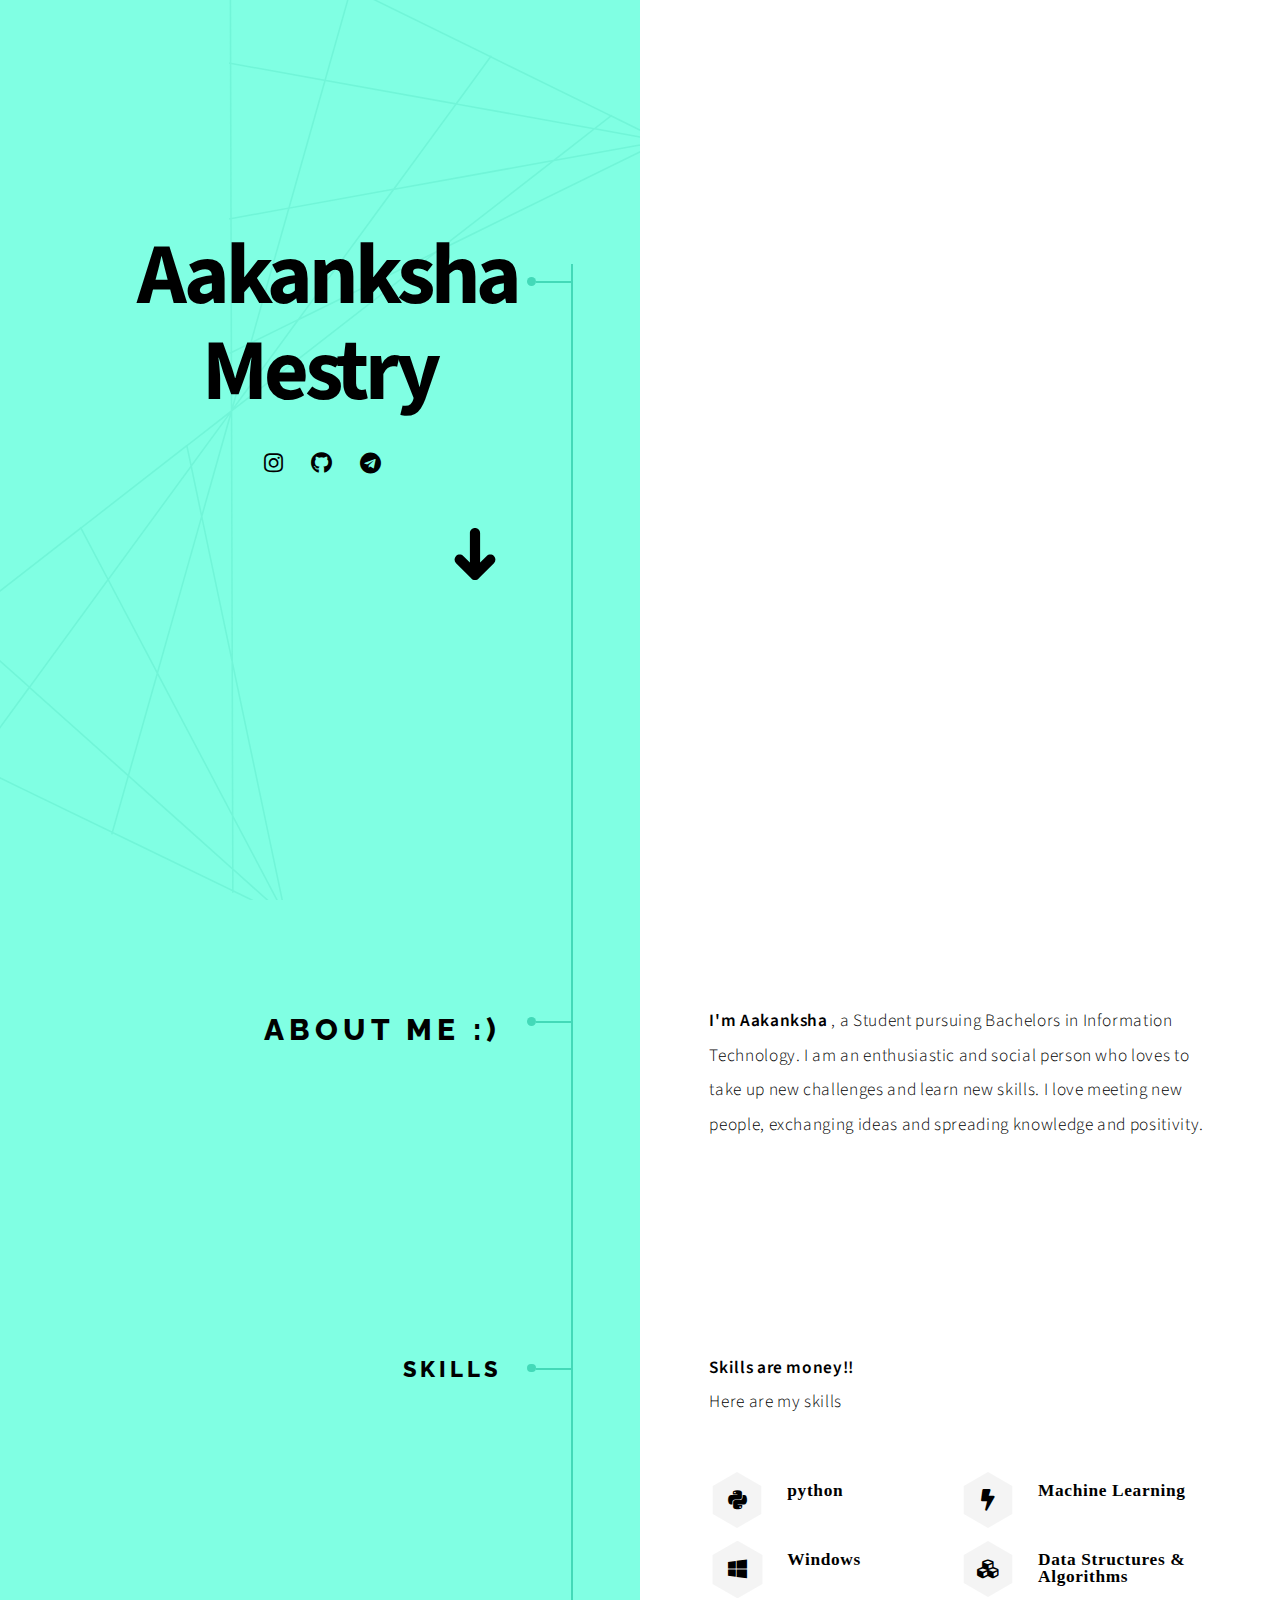
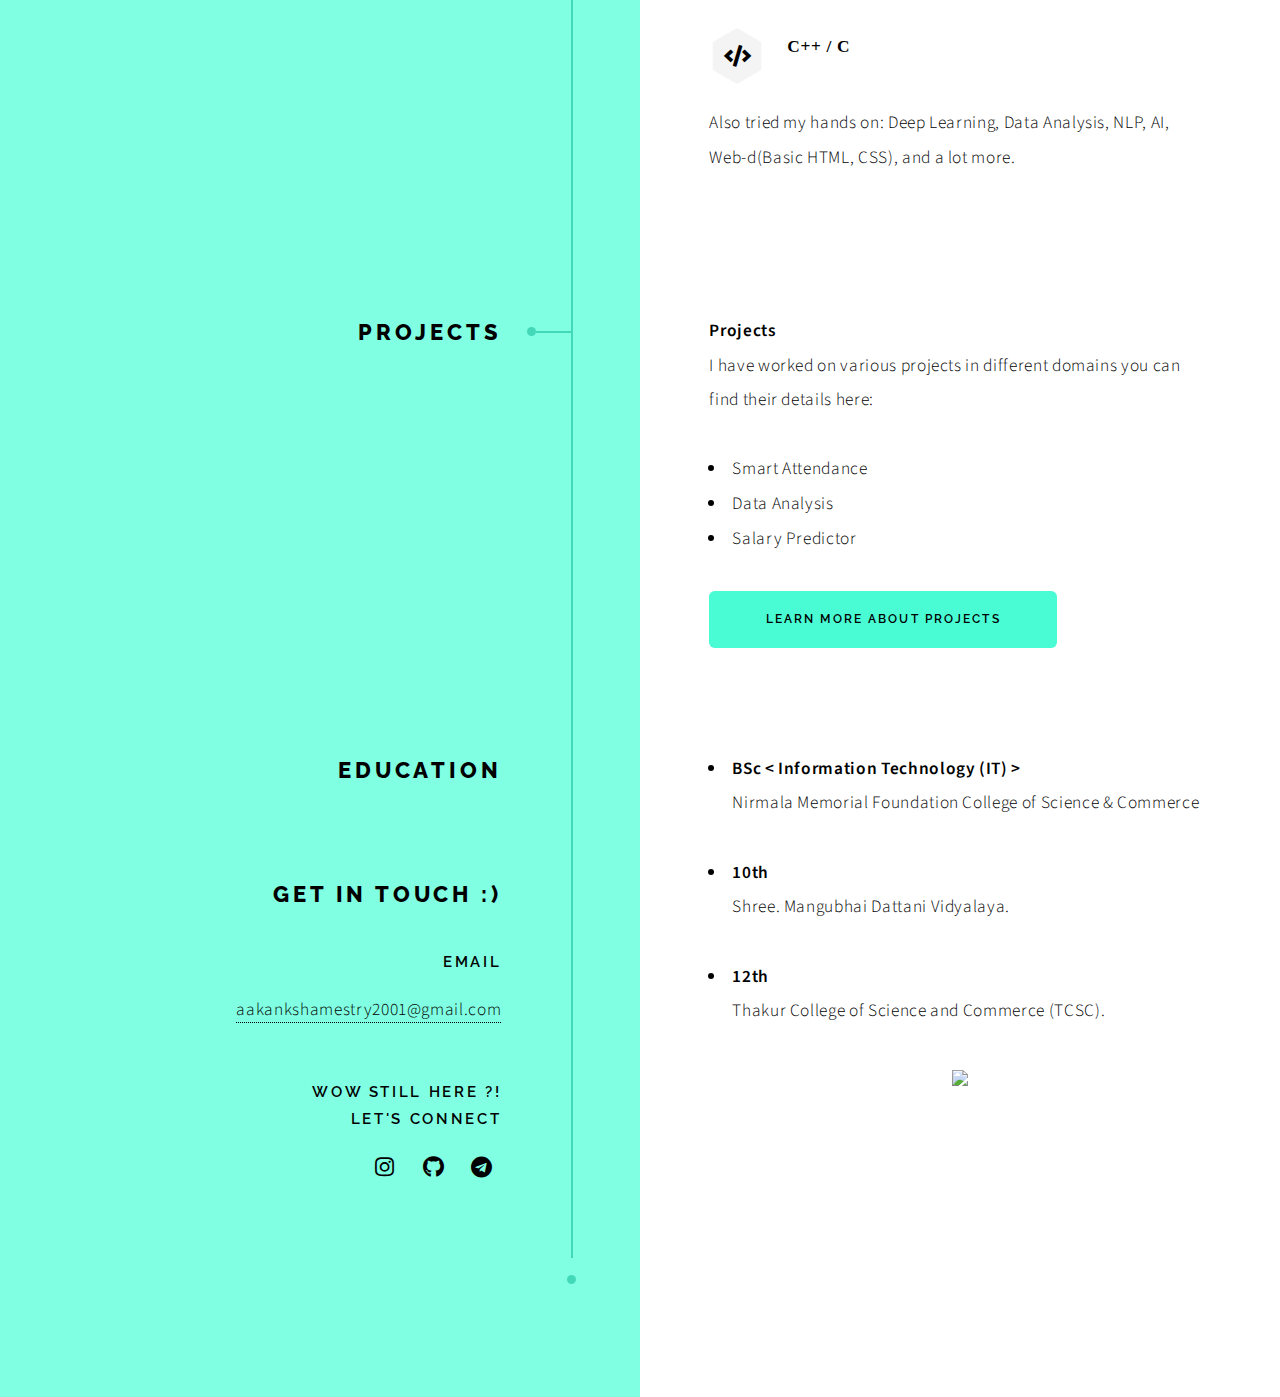
==== index.html @ af0b7bf1 "Add files via upload" ====
<!DOCTYPE HTML>

<html>
	<head>
		<title>Aakanksha Mestry's Portfolio</title>
		<meta charset="utf-8" />
		<meta name="viewport" content="width=device-width, initial-scale=1, user-scalable=no" />
		<meta name="description" content="" />
		<meta name="keywords" content="" />
		<link rel="stylesheet" href="assets/css/main.css" />
		<link rel="stylesheet" href="https://cdn.jsdelivr.net/gh/devicons/devicon@master/devicon.min.css">

	</head>
	<body class="is-preload">

		<!-- Wrapper -->
			<div id="wrapper">

				<!-- Intro -->
					<section class="intro">
						<header>
							<!-- <center> -->
							<h1 align="center">Aakanksha Mestry</h1>
							<div class="aayushi">
							
							</div>
							
							<!-- </center> -->
							<center>
							<ul class="icons">
								
									<li><a href="https://www.instagram.com/aakankshamestry_/" target="_blank" class="icon brands fa-instagram"><span class="label">Instagram</span></a></li>
									<li><a href="https://github.com/iaakanksha" target="_blank" class="icon brands fa-github"><span class="label">GitHub</span></a></li>
									<li><a href="http://t.me/iaakanksha" target="_blank" class="icon brands fa-telegram"><span class="label">Telegram</span></a></li>
								</ul>
							</center>
							
							<ul class="actions">
								<li><a href="#first" class="arrow scrolly"><span class="label">Next</span></a></li>
							</ul>
						</header>
						<div class="content">
							<img class="image fill" data-position="center" src="#" alt="" />
							<!-- <img style="position:absolute; bottom:0" src="https://media.tenor.com/images/fa2a38af8337d1332c962257dd8c6bdf/tenor.gif"> -->
							<!-- <img src="images/pic011.jpg" style="height:auto; max-width:100%; border:none; display:block;" alt="" /> -->
							<!-- <span class="image main"><img src="images/pic011.jpg" alt="" /></span> -->
						</div>
					</section>

				<!-- Section -->
					<section id="first">
						<header>
							<h2 style="font-size: 30px"> About me :) </h2>
							<p>  </p>
						
						</header>
						<div class="content">
							<p><strong>I'm Aakanksha</strong> , a Student pursuing Bachelors in Information Technology. I am an enthusiastic and social person who loves to take up new challenges and learn new skills. I love meeting new people, exchanging ideas and spreading knowledge and positivity.
								
							<span class="image main"><img src="#" alt="" /></span>
						</div>
					</section>

				<!-- Section -->
					<section>
						<header>
							<h2>Skills <br> </h2>
						</header>
						<div class="content">
							<p><strong>Skills are money!!</strong><br> Here are my skills </p>
							<ul class="feature-icons">
								<li class="fab fa-python" ><b>python</b></li>
								<li class="fas fa-bolt">Machine Learning</li>
								
								<li class="fab fa-windows"><b>Windows</b></li>
								<li class="fas fa-cubes">Data Structures & Algorithms</li>
								<li class="fas fa-code">C++ / C</li>
							</ul>
							<p>Also tried my hands on:  Deep Learning, Data Analysis, NLP,  AI,  Web-d(Basic  HTML, CSS), and a lot more.</p>
						</div>
					</section>

				<!-- Section -->
					<section>
						<header>
							<h2>Projects  </h2>
						</header>
						<div class="content">
							<p><strong>Projects</strong><br> I have worked on various projects in different domains you can find their details here:
							<ul>
								<li> Smart Attendance </li>
								<li> Data Analysis</li>
								
								
								<li> Salary Predictor</li>
							</ul>
							
							<a href="projects.html" target="_blank" class="button primary large">Learn more about projects</a>
						</p>


					<!-- Section -->
					<section>
						<header>
							<h2>Education</h2>
						</header>
						<div class="content">
							<ul>
							<li><p><strong>BSc &lt Information Technology (IT) &gt</Computer></strong> <br>
							Nirmala Memorial Foundation College of Science & Commerce </p></li>
						
							<li><p><strong>10th</Computer></strong> <br>
								Shree. Mangubhai Dattani Vidyalaya. </p></li>

							<li><p><strong>12th</Computer></strong> <br>
								Thakur College of Science and Commerce (TCSC). </p></li>
							</ul>
							<center>
							<!-- <img src="https://i.giphy.com/media/IdO3mxjROJv6sKE6r0/giphy.webp"> -->
							
							<!-- <img src="https://media.tenor.com/images/fa2a38af8337d1332c962257dd8c6bdf/tenor.gif"> -->
							<img src="https://i.gifer.com/Lvoe.gif">
						</center>
						</div>
						<footer>
							<ul class="items">
								<h2>Get in touch :)</h2>
								<li>
									<h3>Email</h3>
									<a href="mailto:aakankshamestry2001@gmail.com ">aakankshamestry2001@gmail.com</a>
								</li>
								
								<li>
									<h3>WOW Still here ?!<br> Let's Connect</h3>
									<ul class="icons">
										
										<li><a href="https://www.instagram.com/aakankshamestry_/" target="_blank" class="icon brands fa-instagram"><span class="label">Instagram</span></a></li>
										
										<li><a href="https://github.com/iaakanksha" target="_blank" class="icon brands fa-github"><span class="label">GitHub</span></a></li>
										<li><a href="http://t.me/iaakanksha" target="_blank" class="icon brands fa-telegram"><span class="label">Telegram</span></a></li>
									</ul>
								</li>
							</ul>
						</footer>
					</section>

				<!-- Copyright -->
				<div class="copyright">&copy; Designed with ❤ by <a href="https://github.com/iaakanksha" target="_blank">Aakanksha Mestry</a>.</div>

			</div>

		<!-- Scripts -->
			<script src="assets/js/jquery.min.js"></script>
			<script src="assets/js/jquery.scrolly.min.js"></script>
			<script src="assets/js/browser.min.js"></script>
			<script src="assets/js/breakpoints.min.js"></script>
			<script src="assets/js/util.js"></script>
			<script src="assets/js/main.js"></script>

	</body>
</html>
---- assets/css/main.css ----
@import url(fontawesome-all.min.css);
@import url("https://fonts.googleapis.com/css?family=Source+Sans+Pro:300,600,700,300i,600i,700i|Raleway:600,800");

.iframe-container{
	position: relative;
	width: 100%;
	padding-bottom: 56.25%; 
	height: 0;
  }
  .iframe-container iframe{
	position: absolute;
	top:0;
	left: 0;
	width: 100%;
	height: 100%;.iframe-container{
		position: relative;
		width: 100%;
		padding-bottom: 56.25%; 
		height: 0;
	  }
	  .iframe-container iframe{
		position: absolute;
		top:0;
		left: 0;
		width: 100%;
		height: 100%;
	  }
  }

  /* first image responsive class */
  .newresponsive {
	width: 100%;
	height: auto;
  }
  /*
  	Typing effect
  */
  .aayushi {
	/* height: 100vh; */
	display: flex;
	justify-content: center;
	align-items: center;
  }
   
  .aayushi p {
	font-size: 1.5rem;
	/* padding: 0.5rem; */
	font-weight: bold;
	letter-spacing: 0.1rem;
	text-align: center;
	overflow: hidden;
  }
  .aayushi p span.typed-text {
	font-weight: bold;
	color: #dd7732;
  }
  .aayushi p span.cursor {
	display: inline-block;
	background-color: rgba(0, 0, 0, 0.514);
	/* margin-left: 0.1rem; */
	width: 3px;
	animation: blink 1s infinite;
  }
  .aayushi p span.cursor.typing {
	animation: none;
  }
  @keyframes blink {
	0%  { background-color: rgba(3, 3, 3, 0.486); }
	49% { background-color: rgba(3, 3, 3, 0.486); }
	50% { background-color: transparent; }
	99% { background-color: transparent; }
	100%  { background-color: rgba(3, 3, 3, 0.486); }
  }

html, body, div, span, applet, object,
iframe, h1, h2, h3, h4, h5, h6, p, blockquote,
pre, a, abbr, acronym, address, big, cite,
code, del, dfn, em, img, ins, kbd, q, s, samp,
small, strike, strong, sub, sup, tt, var, b,
u, i, center, dl, dt, dd, ol, ul, li, fieldset,
form, label, legend, table, caption, tbody,
tfoot, thead, tr, th, td, article, aside,
canvas, details, embed, figure, figcaption,
footer, header, hgroup, menu, nav, output, ruby,
section, summary, time, mark, audio, video {
	margin: 0;
	padding: 0;
	border: 0;
	font-size: 100%;
	font: inherit;
	vertical-align: baseline;}

article, aside, details, figcaption, figure,
footer, header, hgroup, menu, nav, section {
	display: block;}

body {
	line-height: 1;
}

ol, ul {
	list-style: none;
}

blockquote, q {
	quotes: none;
}

	blockquote:before, blockquote:after, q:before, q:after {
		content: '';
		content: none;
	}

table {
	border-collapse: collapse;
	border-spacing: 0;
}

body {
	-webkit-text-size-adjust: none;
}

mark {
	background-color: transparent;
	color: inherit;
}

input::-moz-focus-inner {
	border: 0;
	padding: 0;
}

input, select, textarea {
	-moz-appearance: none;
	-webkit-appearance: none;
	-ms-appearance: none;
	appearance: none;
}

/* Basic */

	@-ms-viewport {
		width: device-width;
	}

	body {
		-ms-overflow-style: scrollbar;
	}

	@media screen and (max-width: 480px) {

		html, body {
			min-width: 320px;
		}

	}

	html {
		box-sizing: border-box;
	}

	*, *:before, *:after {
		box-sizing: inherit;
	}

	html {
		overflow-x: hidden;
	}

	body {
		background: #ffffff;
		overflow-x: hidden;
	}

		body.is-preload *, body.is-preload *:before, body.is-preload *:after {
			-moz-animation: none !important;
			-webkit-animation: none !important;
			-ms-animation: none !important;
			animation: none !important;
			-moz-transition: none !important;
			-webkit-transition: none !important;
			-ms-transition: none !important;
			transition: none !important;
		}

/* Typography */

	html {
		font-size: 18pt;
	}

		@media screen and (max-width: 1920px) {

			html {
				font-size: 13pt;
			}

		}

		@media screen and (max-width: 1152px) {

			html {
				font-size: 14pt;
			}

		}

		@media screen and (max-width: 736px) {

			html {
				font-size: 12pt;
			}

		}

		@media screen and (max-width: 480px) {

			html {
				font-size: 11pt;
			}

		}

	body {
		background-color: #ffffff;
		color: #000000;
	}

	body, input, select, textarea {
		color: #000000;
		font-family: "Source Sans Pro", Helvetica, sans-serif;
		font-size: 1rem;
		font-weight: 300;
		letter-spacing: 0.0375em;
		line-height: 2;
	}

	a {
		-moz-transition: border-bottom-color 0.25s ease-in-out;
		-webkit-transition: border-bottom-color 0.25s ease-in-out;
		-ms-transition: border-bottom-color 0.25s ease-in-out;
		transition: border-bottom-color 0.25s ease-in-out;
		text-decoration: none;
		color: #000000;
		border-bottom: dotted 1px;
	}

		a:hover {
			text-decoration: none;
			border-bottom-color: transparent;
		}

	strong, b {
		font-weight: 600;
		color: #000000;
	}

	em, i {
		font-style: italic;
	}

	p {
		margin: 0 0 2rem 0;
	}

	h1, h2, h3, h4, h5, h6 {
		color: #000000;
		font-family: "Raleway", Helvetica, sans-serif;
		font-weight: 600;
		letter-spacing: 0.175em;
		line-height: 1.75;
		margin: 0 0 1.5rem 0;
		text-transform: uppercase;
	}

		h1 a, h2 a, h3 a, h4 a, h5 a, h6 a {
			color: inherit;
			text-decoration: none;
		}

	h1 {
		font-family: "Source Sans Pro", Helvetica, sans-serif;
		font-size: 5rem;
		font-weight: 700;
		letter-spacing: -0.05em;
		line-height: 1.1;
		margin: 0 0 1.5rem 0;
		text-transform: none;
	}

	h2 {
		font-size: 1.25rem;
		font-weight: 800;
		margin: 0 0 2rem 0;
	}

	h3 {
		font-size: 0.875rem;
	}

	h4 {
		font-size: 0.875rem;
	}

	h5 {
		font-size: 0.75rem;
	}

	h6 {
		font-size: 0.625rem;
	}

	@media screen and (max-width: 736px) {

		h1 {
			font-size: 4.5rem;
			line-height: 1.1;
		}

		h2 {
			font-size: 1.25rem;
			line-height: 1.7;
		}

		h3 {
			font-size: 0.9rem;
		}

		h4 {
			font-size: 0.75rem;
		}

		h5 {
			font-size: 0.675rem;
		}

	}

	@media screen and (max-width: 360px) {

		h1 {
			font-size: 3.75rem;
		}

		h2 {
			font-size: 1.125rem;
		}

		h3 {
			font-size: 0.8rem;
		}

		h4 {
			font-size: 0.675rem;
		}

		h5 {
			font-size: 0.675rem;
		}

	}

	sub {
		font-size: 0.8rem;
		position: relative;
		top: 0.5rem;
	}

	sup {
		font-size: 0.8rem;
		position: relative;
		top: -0.5rem;
	}

	blockquote {
		border-left: solid 0.5rem rgba(144, 144, 144, 0.25);
		font-style: italic;
		margin: 0 0 2rem 0;
		padding: 1rem 0 1rem 2rem;
	}

	code {
		background: rgba(144, 144, 144, 0.1);
		border-radius: 0.325rem;
		font-family: "Courier New", monospace;
		font-size: 0.9rem;
		margin: 0 0.25rem;
		padding: 0.25rem 0.65rem;
	}

	pre {
		-webkit-overflow-scrolling: touch;
		font-family: "Courier New", monospace;
		font-size: 0.9rem;
		margin: 0 0 2rem 0;
		width: 100%;
	}

		pre code {
			display: block;
			line-height: 1.75;
			padding: 1rem 1.5rem;
			overflow-x: auto;
		}

	hr {
		border: 0;
		border-bottom: solid 2px rgba(144, 144, 144, 0.25);
		margin: 3rem 0;
	}

		hr.major {
			margin: 5rem 0;
		}

		@media screen and (max-width: 736px) {

			hr.major {
				margin: 3rem 0;
			}

		}

/* Row */

	.row {
		display: flex;
		flex-wrap: wrap;
		box-sizing: border-box;
		align-items: stretch;
	}

		.row > * {
			box-sizing: border-box;
		}

		.row.gtr-uniform > * > :last-child {
			margin-bottom: 0;
		}

		.row.aln-left {
			justify-content: flex-start;
		}

		.row.aln-center {
			justify-content: center;
		}

		.row.aln-right {
			justify-content: flex-end;
		}

		.row.aln-top {
			align-items: flex-start;
		}

		.row.aln-middle {
			align-items: center;
		}

		.row.aln-bottom {
			align-items: flex-end;
		}

		.row > .imp {
			order: -1;
		}

		.row > .col-1 {
			width: 8.33333%;
		}

		.row > .off-1 {
			margin-left: 8.33333%;
		}

		.row > .col-2 {
			width: 16.66667%;
		}

		.row > .off-2 {
			margin-left: 16.66667%;
		}

		.row > .col-3 {
			width: 25%;
		}

		.row > .off-3 {
			margin-left: 25%;
		}

		.row > .col-4 {
			width: 33.33333%;
		}

		.row > .off-4 {
			margin-left: 33.33333%;
		}

		.row > .col-5 {
			width: 41.66667%;
		}

		.row > .off-5 {
			margin-left: 41.66667%;
		}

		.row > .col-6 {
			width: 50%;
		}

		.row > .off-6 {
			margin-left: 50%;
		}

		.row > .col-7 {
			width: 58.33333%;
		}

		.row > .off-7 {
			margin-left: 58.33333%;
		}

		.row > .col-8 {
			width: 66.66667%;
		}

		.row > .off-8 {
			margin-left: 66.66667%;
		}

		.row > .col-9 {
			width: 75%;
		}

		.row > .off-9 {
			margin-left: 75%;
		}

		.row > .col-10 {
			width: 83.33333%;
		}

		.row > .off-10 {
			margin-left: 83.33333%;
		}

		.row > .col-11 {
			width: 91.66667%;
		}

		.row > .off-11 {
			margin-left: 91.66667%;
		}

		.row > .col-12 {
			width: 100%;
		}

		.row > .off-12 {
			margin-left: 100%;
		}

		.row.gtr-0 {
			margin-top: 0;
			margin-left: 0rem;
		}

			.row.gtr-0 > * {
				padding: 0 0 0 0rem;
			}

			.row.gtr-0.gtr-uniform {
				margin-top: 0rem;
			}

				.row.gtr-0.gtr-uniform > * {
					padding-top: 0rem;
				}

		.row.gtr-25 {
			margin-top: 0;
			margin-left: -0.5rem;
		}

			.row.gtr-25 > * {
				padding: 0 0 0 0.5rem;
			}

			.row.gtr-25.gtr-uniform {
				margin-top: -0.5rem;
			}

				.row.gtr-25.gtr-uniform > * {
					padding-top: 0.5rem;
				}

		.row.gtr-50 {
			margin-top: 0;
			margin-left: -1rem;
		}

			.row.gtr-50 > * {
				padding: 0 0 0 1rem;
			}

			.row.gtr-50.gtr-uniform {
				margin-top: -1rem;
			}

				.row.gtr-50.gtr-uniform > * {
					padding-top: 1rem;
				}

		.row {
			margin-top: 0;
			margin-left: -2rem;
		}

			.row > * {
				padding: 0 0 0 2rem;
			}

			.row.gtr-uniform {
				margin-top: -2rem;
			}

				.row.gtr-uniform > * {
					padding-top: 2rem;
				}

		.row.gtr-150 {
			margin-top: 0;
			margin-left: -3rem;
		}

			.row.gtr-150 > * {
				padding: 0 0 0 3rem;
			}

			.row.gtr-150.gtr-uniform {
				margin-top: -3rem;
			}

				.row.gtr-150.gtr-uniform > * {
					padding-top: 3rem;
				}

		.row.gtr-200 {
			margin-top: 0;
			margin-left: -4rem;
		}

			.row.gtr-200 > * {
				padding: 0 0 0 4rem;
			}

			.row.gtr-200.gtr-uniform {
				margin-top: -4rem;
			}

				.row.gtr-200.gtr-uniform > * {
					padding-top: 4rem;
				}

		@media screen and (max-width: 1920px) {

			.row {
				display: flex;
				flex-wrap: wrap;
				box-sizing: border-box;
				align-items: stretch;
			}

				.row > * {
					box-sizing: border-box;
				}

				.row.gtr-uniform > * > :last-child {
					margin-bottom: 0;
				}

				.row.aln-left {
					justify-content: flex-start;
				}

				.row.aln-center {
					justify-content: center;
				}

				.row.aln-right {
					justify-content: flex-end;
				}

				.row.aln-top {
					align-items: flex-start;
				}

				.row.aln-middle {
					align-items: center;
				}

				.row.aln-bottom {
					align-items: flex-end;
				}

				.row > .imp-xlarge {
					order: -1;
				}

				.row > .col-1-xlarge {
					width: 8.33333%;
				}

				.row > .off-1-xlarge {
					margin-left: 8.33333%;
				}

				.row > .col-2-xlarge {
					width: 16.66667%;
				}

				.row > .off-2-xlarge {
					margin-left: 16.66667%;
				}

				.row > .col-3-xlarge {
					width: 25%;
				}

				.row > .off-3-xlarge {
					margin-left: 25%;
				}

				.row > .col-4-xlarge {
					width: 33.33333%;
				}

				.row > .off-4-xlarge {
					margin-left: 33.33333%;
				}

				.row > .col-5-xlarge {
					width: 41.66667%;
				}

				.row > .off-5-xlarge {
					margin-left: 41.66667%;
				}

				.row > .col-6-xlarge {
					width: 50%;
				}

				.row > .off-6-xlarge {
					margin-left: 50%;
				}

				.row > .col-7-xlarge {
					width: 58.33333%;
				}

				.row > .off-7-xlarge {
					margin-left: 58.33333%;
				}

				.row > .col-8-xlarge {
					width: 66.66667%;
				}

				.row > .off-8-xlarge {
					margin-left: 66.66667%;
				}

				.row > .col-9-xlarge {
					width: 75%;
				}

				.row > .off-9-xlarge {
					margin-left: 75%;
				}

				.row > .col-10-xlarge {
					width: 83.33333%;
				}

				.row > .off-10-xlarge {
					margin-left: 83.33333%;
				}

				.row > .col-11-xlarge {
					width: 91.66667%;
				}

				.row > .off-11-xlarge {
					margin-left: 91.66667%;
				}

				.row > .col-12-xlarge {
					width: 100%;
				}

				.row > .off-12-xlarge {
					margin-left: 100%;
				}

				.row.gtr-0 {
					margin-top: 0;
					margin-left: 0rem;
				}

					.row.gtr-0 > * {
						padding: 0 0 0 0rem;
					}

					.row.gtr-0.gtr-uniform {
						margin-top: 0rem;
					}

						.row.gtr-0.gtr-uniform > * {
							padding-top: 0rem;
						}

				.row.gtr-25 {
					margin-top: 0;
					margin-left: -0.5rem;
				}

					.row.gtr-25 > * {
						padding: 0 0 0 0.5rem;
					}

					.row.gtr-25.gtr-uniform {
						margin-top: -0.5rem;
					}

						.row.gtr-25.gtr-uniform > * {
							padding-top: 0.5rem;
						}

				.row.gtr-50 {
					margin-top: 0;
					margin-left: -1rem;
				}

					.row.gtr-50 > * {
						padding: 0 0 0 1rem;
					}

					.row.gtr-50.gtr-uniform {
						margin-top: -1rem;
					}

						.row.gtr-50.gtr-uniform > * {
							padding-top: 1rem;
						}

				.row {
					margin-top: 0;
					margin-left: -2rem;
				}

					.row > * {
						padding: 0 0 0 2rem;
					}

					.row.gtr-uniform {
						margin-top: -2rem;
					}

						.row.gtr-uniform > * {
							padding-top: 2rem;
						}

				.row.gtr-150 {
					margin-top: 0;
					margin-left: -3rem;
				}

					.row.gtr-150 > * {
						padding: 0 0 0 3rem;
					}

					.row.gtr-150.gtr-uniform {
						margin-top: -3rem;
					}

						.row.gtr-150.gtr-uniform > * {
							padding-top: 3rem;
						}

				.row.gtr-200 {
					margin-top: 0;
					margin-left: -4rem;
				}

					.row.gtr-200 > * {
						padding: 0 0 0 4rem;
					}

					.row.gtr-200.gtr-uniform {
						margin-top: -4rem;
					}

						.row.gtr-200.gtr-uniform > * {
							padding-top: 4rem;
						}

		}

		@media screen and (max-width: 1280px) {

			.row {
				display: flex;
				flex-wrap: wrap;
				box-sizing: border-box;
				align-items: stretch;
			}

				.row > * {
					box-sizing: border-box;
				}

				.row.gtr-uniform > * > :last-child {
					margin-bottom: 0;
				}

				.row.aln-left {
					justify-content: flex-start;
				}

				.row.aln-center {
					justify-content: center;
				}

				.row.aln-right {
					justify-content: flex-end;
				}

				.row.aln-top {
					align-items: flex-start;
				}

				.row.aln-middle {
					align-items: center;
				}

				.row.aln-bottom {
					align-items: flex-end;
				}

				.row > .imp-large {
					order: -1;
				}

				.row > .col-1-large {
					width: 8.33333%;
				}

				.row > .off-1-large {
					margin-left: 8.33333%;
				}

				.row > .col-2-large {
					width: 16.66667%;
				}

				.row > .off-2-large {
					margin-left: 16.66667%;
				}

				.row > .col-3-large {
					width: 25%;
				}

				.row > .off-3-large {
					margin-left: 25%;
				}

				.row > .col-4-large {
					width: 33.33333%;
				}

				.row > .off-4-large {
					margin-left: 33.33333%;
				}

				.row > .col-5-large {
					width: 41.66667%;
				}

				.row > .off-5-large {
					margin-left: 41.66667%;
				}

				.row > .col-6-large {
					width: 50%;
				}

				.row > .off-6-large {
					margin-left: 50%;
				}

				.row > .col-7-large {
					width: 58.33333%;
				}

				.row > .off-7-large {
					margin-left: 58.33333%;
				}

				.row > .col-8-large {
					width: 66.66667%;
				}

				.row > .off-8-large {
					margin-left: 66.66667%;
				}

				.row > .col-9-large {
					width: 75%;
				}

				.row > .off-9-large {
					margin-left: 75%;
				}

				.row > .col-10-large {
					width: 83.33333%;
				}

				.row > .off-10-large {
					margin-left: 83.33333%;
				}

				.row > .col-11-large {
					width: 91.66667%;
				}

				.row > .off-11-large {
					margin-left: 91.66667%;
				}

				.row > .col-12-large {
					width: 100%;
				}

				.row > .off-12-large {
					margin-left: 100%;
				}

				.row.gtr-0 {
					margin-top: 0;
					margin-left: 0rem;
				}

					.row.gtr-0 > * {
						padding: 0 0 0 0rem;
					}

					.row.gtr-0.gtr-uniform {
						margin-top: 0rem;
					}

						.row.gtr-0.gtr-uniform > * {
							padding-top: 0rem;
						}

				.row.gtr-25 {
					margin-top: 0;
					margin-left: -0.375rem;
				}

					.row.gtr-25 > * {
						padding: 0 0 0 0.375rem;
					}

					.row.gtr-25.gtr-uniform {
						margin-top: -0.375rem;
					}

						.row.gtr-25.gtr-uniform > * {
							padding-top: 0.375rem;
						}

				.row.gtr-50 {
					margin-top: 0;
					margin-left: -0.75rem;
				}

					.row.gtr-50 > * {
						padding: 0 0 0 0.75rem;
					}

					.row.gtr-50.gtr-uniform {
						margin-top: -0.75rem;
					}

						.row.gtr-50.gtr-uniform > * {
							padding-top: 0.75rem;
						}

				.row {
					margin-top: 0;
					margin-left: -1.5rem;
				}

					.row > * {
						padding: 0 0 0 1.5rem;
					}

					.row.gtr-uniform {
						margin-top: -1.5rem;
					}

						.row.gtr-uniform > * {
							padding-top: 1.5rem;
						}

				.row.gtr-150 {
					margin-top: 0;
					margin-left: -2.25rem;
				}

					.row.gtr-150 > * {
						padding: 0 0 0 2.25rem;
					}

					.row.gtr-150.gtr-uniform {
						margin-top: -2.25rem;
					}

						.row.gtr-150.gtr-uniform > * {
							padding-top: 2.25rem;
						}

				.row.gtr-200 {
					margin-top: 0;
					margin-left: -3rem;
				}

					.row.gtr-200 > * {
						padding: 0 0 0 3rem;
					}

					.row.gtr-200.gtr-uniform {
						margin-top: -3rem;
					}

						.row.gtr-200.gtr-uniform > * {
							padding-top: 3rem;
						}

		}

		@media screen and (max-width: 1152px) {

			.row {
				display: flex;
				flex-wrap: wrap;
				box-sizing: border-box;
				align-items: stretch;
			}

				.row > * {
					box-sizing: border-box;
				}

				.row.gtr-uniform > * > :last-child {
					margin-bottom: 0;
				}

				.row.aln-left {
					justify-content: flex-start;
				}

				.row.aln-center {
					justify-content: center;
				}

				.row.aln-right {
					justify-content: flex-end;
				}

				.row.aln-top {
					align-items: flex-start;
				}

				.row.aln-middle {
					align-items: center;
				}

				.row.aln-bottom {
					align-items: flex-end;
				}

				.row > .imp-medium {
					order: -1;
				}

				.row > .col-1-medium {
					width: 8.33333%;
				}

				.row > .off-1-medium {
					margin-left: 8.33333%;
				}

				.row > .col-2-medium {
					width: 16.66667%;
				}

				.row > .off-2-medium {
					margin-left: 16.66667%;
				}

				.row > .col-3-medium {
					width: 25%;
				}

				.row > .off-3-medium {
					margin-left: 25%;
				}

				.row > .col-4-medium {
					width: 33.33333%;
				}

				.row > .off-4-medium {
					margin-left: 33.33333%;
				}

				.row > .col-5-medium {
					width: 41.66667%;
				}

				.row > .off-5-medium {
					margin-left: 41.66667%;
				}

				.row > .col-6-medium {
					width: 50%;
				}

				.row > .off-6-medium {
					margin-left: 50%;
				}

				.row > .col-7-medium {
					width: 58.33333%;
				}

				.row > .off-7-medium {
					margin-left: 58.33333%;
				}

				.row > .col-8-medium {
					width: 66.66667%;
				}

				.row > .off-8-medium {
					margin-left: 66.66667%;
				}

				.row > .col-9-medium {
					width: 75%;
				}

				.row > .off-9-medium {
					margin-left: 75%;
				}

				.row > .col-10-medium {
					width: 83.33333%;
				}

				.row > .off-10-medium {
					margin-left: 83.33333%;
				}

				.row > .col-11-medium {
					width: 91.66667%;
				}

				.row > .off-11-medium {
					margin-left: 91.66667%;
				}

				.row > .col-12-medium {
					width: 100%;
				}

				.row > .off-12-medium {
					margin-left: 100%;
				}

				.row.gtr-0 {
					margin-top: 0;
					margin-left: 0rem;
				}

					.row.gtr-0 > * {
						padding: 0 0 0 0rem;
					}

					.row.gtr-0.gtr-uniform {
						margin-top: 0rem;
					}

						.row.gtr-0.gtr-uniform > * {
							padding-top: 0rem;
						}

				.row.gtr-25 {
					margin-top: 0;
					margin-left: -0.375rem;
				}

					.row.gtr-25 > * {
						padding: 0 0 0 0.375rem;
					}

					.row.gtr-25.gtr-uniform {
						margin-top: -0.375rem;
					}

						.row.gtr-25.gtr-uniform > * {
							padding-top: 0.375rem;
						}

				.row.gtr-50 {
					margin-top: 0;
					margin-left: -0.75rem;
				}

					.row.gtr-50 > * {
						padding: 0 0 0 0.75rem;
					}

					.row.gtr-50.gtr-uniform {
						margin-top: -0.75rem;
					}

						.row.gtr-50.gtr-uniform > * {
							padding-top: 0.75rem;
						}

				.row {
					margin-top: 0;
					margin-left: -1.5rem;
				}

					.row > * {
						padding: 0 0 0 1.5rem;
					}

					.row.gtr-uniform {
						margin-top: -1.5rem;
					}

						.row.gtr-uniform > * {
							padding-top: 1.5rem;
						}

				.row.gtr-150 {
					margin-top: 0;
					margin-left: -2.25rem;
				}

					.row.gtr-150 > * {
						padding: 0 0 0 2.25rem;
					}

					.row.gtr-150.gtr-uniform {
						margin-top: -2.25rem;
					}

						.row.gtr-150.gtr-uniform > * {
							padding-top: 2.25rem;
						}

				.row.gtr-200 {
					margin-top: 0;
					margin-left: -3rem;
				}

					.row.gtr-200 > * {
						padding: 0 0 0 3rem;
					}

					.row.gtr-200.gtr-uniform {
						margin-top: -3rem;
					}

						.row.gtr-200.gtr-uniform > * {
							padding-top: 3rem;
						}

		}

		@media screen and (max-width: 736px) {

			.row {
				display: flex;
				flex-wrap: wrap;
				box-sizing: border-box;
				align-items: stretch;
			}

				.row > * {
					box-sizing: border-box;
				}

				.row.gtr-uniform > * > :last-child {
					margin-bottom: 0;
				}

				.row.aln-left {
					justify-content: flex-start;
				}

				.row.aln-center {
					justify-content: center;
				}

				.row.aln-right {
					justify-content: flex-end;
				}

				.row.aln-top {
					align-items: flex-start;
				}

				.row.aln-middle {
					align-items: center;
				}

				.row.aln-bottom {
					align-items: flex-end;
				}

				.row > .imp-small {
					order: -1;
				}

				.row > .col-1-small {
					width: 8.33333%;
				}

				.row > .off-1-small {
					margin-left: 8.33333%;
				}

				.row > .col-2-small {
					width: 16.66667%;
				}

				.row > .off-2-small {
					margin-left: 16.66667%;
				}

				.row > .col-3-small {
					width: 25%;
				}

				.row > .off-3-small {
					margin-left: 25%;
				}

				.row > .col-4-small {
					width: 33.33333%;
				}

				.row > .off-4-small {
					margin-left: 33.33333%;
				}

				.row > .col-5-small {
					width: 41.66667%;
				}

				.row > .off-5-small {
					margin-left: 41.66667%;
				}

				.row > .col-6-small {
					width: 50%;
				}

				.row > .off-6-small {
					margin-left: 50%;
				}

				.row > .col-7-small {
					width: 58.33333%;
				}

				.row > .off-7-small {
					margin-left: 58.33333%;
				}

				.row > .col-8-small {
					width: 66.66667%;
				}

				.row > .off-8-small {
					margin-left: 66.66667%;
				}

				.row > .col-9-small {
					width: 75%;
				}

				.row > .off-9-small {
					margin-left: 75%;
				}

				.row > .col-10-small {
					width: 83.33333%;
				}

				.row > .off-10-small {
					margin-left: 83.33333%;
				}

				.row > .col-11-small {
					width: 91.66667%;
				}

				.row > .off-11-small {
					margin-left: 91.66667%;
				}

				.row > .col-12-small {
					width: 100%;
				}

				.row > .off-12-small {
					margin-left: 100%;
				}

				.row.gtr-0 {
					margin-top: 0;
					margin-left: 0rem;
				}

					.row.gtr-0 > * {
						padding: 0 0 0 0rem;
					}

					.row.gtr-0.gtr-uniform {
						margin-top: 0rem;
					}

						.row.gtr-0.gtr-uniform > * {
							padding-top: 0rem;
						}

				.row.gtr-25 {
					margin-top: 0;
					margin-left: -0.3125rem;
				}

					.row.gtr-25 > * {
						padding: 0 0 0 0.3125rem;
					}

					.row.gtr-25.gtr-uniform {
						margin-top: -0.3125rem;
					}

						.row.gtr-25.gtr-uniform > * {
							padding-top: 0.3125rem;
						}

				.row.gtr-50 {
					margin-top: 0;
					margin-left: -0.625rem;
				}

					.row.gtr-50 > * {
						padding: 0 0 0 0.625rem;
					}

					.row.gtr-50.gtr-uniform {
						margin-top: -0.625rem;
					}

						.row.gtr-50.gtr-uniform > * {
							padding-top: 0.625rem;
						}

				.row {
					margin-top: 0;
					margin-left: -1.25rem;
				}

					.row > * {
						padding: 0 0 0 1.25rem;
					}

					.row.gtr-uniform {
						margin-top: -1.25rem;
					}

						.row.gtr-uniform > * {
							padding-top: 1.25rem;
						}

				.row.gtr-150 {
					margin-top: 0;
					margin-left: -1.875rem;
				}

					.row.gtr-150 > * {
						padding: 0 0 0 1.875rem;
					}

					.row.gtr-150.gtr-uniform {
						margin-top: -1.875rem;
					}

						.row.gtr-150.gtr-uniform > * {
							padding-top: 1.875rem;
						}

				.row.gtr-200 {
					margin-top: 0;
					margin-left: -2.5rem;
				}

					.row.gtr-200 > * {
						padding: 0 0 0 2.5rem;
					}

					.row.gtr-200.gtr-uniform {
						margin-top: -2.5rem;
					}

						.row.gtr-200.gtr-uniform > * {
							padding-top: 2.5rem;
						}

		}

		@media screen and (max-width: 480px) {

			.row {
				display: flex;
				flex-wrap: wrap;
				box-sizing: border-box;
				align-items: stretch;
			}

				.row > * {
					box-sizing: border-box;
				}

				.row.gtr-uniform > * > :last-child {
					margin-bottom: 0;
				}

				.row.aln-left {
					justify-content: flex-start;
				}

				.row.aln-center {
					justify-content: center;
				}

				.row.aln-right {
					justify-content: flex-end;
				}

				.row.aln-top {
					align-items: flex-start;
				}

				.row.aln-middle {
					align-items: center;
				}

				.row.aln-bottom {
					align-items: flex-end;
				}

				.row > .imp-xsmall {
					order: -1;
				}

				.row > .col-1-xsmall {
					width: 8.33333%;
				}

				.row > .off-1-xsmall {
					margin-left: 8.33333%;
				}

				.row > .col-2-xsmall {
					width: 16.66667%;
				}

				.row > .off-2-xsmall {
					margin-left: 16.66667%;
				}

				.row > .col-3-xsmall {
					width: 25%;
				}

				.row > .off-3-xsmall {
					margin-left: 25%;
				}

				.row > .col-4-xsmall {
					width: 33.33333%;
				}

				.row > .off-4-xsmall {
					margin-left: 33.33333%;
				}

				.row > .col-5-xsmall {
					width: 41.66667%;
				}

				.row > .off-5-xsmall {
					margin-left: 41.66667%;
				}

				.row > .col-6-xsmall {
					width: 50%;
				}

				.row > .off-6-xsmall {
					margin-left: 50%;
				}

				.row > .col-7-xsmall {
					width: 58.33333%;
				}

				.row > .off-7-xsmall {
					margin-left: 58.33333%;
				}

				.row > .col-8-xsmall {
					width: 66.66667%;
				}

				.row > .off-8-xsmall {
					margin-left: 66.66667%;
				}

				.row > .col-9-xsmall {
					width: 75%;
				}

				.row > .off-9-xsmall {
					margin-left: 75%;
				}

				.row > .col-10-xsmall {
					width: 83.33333%;
				}

				.row > .off-10-xsmall {
					margin-left: 83.33333%;
				}

				.row > .col-11-xsmall {
					width: 91.66667%;
				}

				.row > .off-11-xsmall {
					margin-left: 91.66667%;
				}

				.row > .col-12-xsmall {
					width: 100%;
				}

				.row > .off-12-xsmall {
					margin-left: 100%;
				}

				.row.gtr-0 {
					margin-top: 0;
					margin-left: 0rem;
				}

					.row.gtr-0 > * {
						padding: 0 0 0 0rem;
					}

					.row.gtr-0.gtr-uniform {
						margin-top: 0rem;
					}

						.row.gtr-0.gtr-uniform > * {
							padding-top: 0rem;
						}

				.row.gtr-25 {
					margin-top: 0;
					margin-left: -0.3125rem;
				}

					.row.gtr-25 > * {
						padding: 0 0 0 0.3125rem;
					}

					.row.gtr-25.gtr-uniform {
						margin-top: -0.3125rem;
					}

						.row.gtr-25.gtr-uniform > * {
							padding-top: 0.3125rem;
						}

				.row.gtr-50 {
					margin-top: 0;
					margin-left: -0.625rem;
				}

					.row.gtr-50 > * {
						padding: 0 0 0 0.625rem;
					}

					.row.gtr-50.gtr-uniform {
						margin-top: -0.625rem;
					}

						.row.gtr-50.gtr-uniform > * {
							padding-top: 0.625rem;
						}

				.row {
					margin-top: 0;
					margin-left: -1.25rem;
				}

					.row > * {
						padding: 0 0 0 1.25rem;
					}

					.row.gtr-uniform {
						margin-top: -1.25rem;
					}

						.row.gtr-uniform > * {
							padding-top: 1.25rem;
						}

				.row.gtr-150 {
					margin-top: 0;
					margin-left: -1.875rem;
				}

					.row.gtr-150 > * {
						padding: 0 0 0 1.875rem;
					}

					.row.gtr-150.gtr-uniform {
						margin-top: -1.875rem;
					}

						.row.gtr-150.gtr-uniform > * {
							padding-top: 1.875rem;
						}

				.row.gtr-200 {
					margin-top: 0;
					margin-left: -2.5rem;
				}

					.row.gtr-200 > * {
						padding: 0 0 0 2.5rem;
					}

					.row.gtr-200.gtr-uniform {
						margin-top: -2.5rem;
					}

						.row.gtr-200.gtr-uniform > * {
							padding-top: 2.5rem;
						}

		}

/* Box */

	.box {
		border: solid 2px rgba(144, 144, 144, 0.25);
		border-radius: 0.325rem;
		margin-bottom: 2rem;
		padding: 1.5rem;
	}

		.box > :last-child {
			margin-bottom: 0;
		}

		.box.alt {
			border: 0;
			border-radius: 0;
			padding: 0;
		}

/* Button */

	input[type="submit"],
	input[type="reset"],
	input[type="button"],
	button,
	.button {
		-moz-appearance: none;
		-webkit-appearance: none;
		-ms-appearance: none;
		appearance: none;
		-moz-transition: background-color 0.25s ease-in-out, box-shadow 0.25s ease-in-out, color 0.25s ease-in-out;
		-webkit-transition: background-color 0.25s ease-in-out, box-shadow 0.25s ease-in-out, color 0.25s ease-in-out;
		-ms-transition: background-color 0.25s ease-in-out, box-shadow 0.25s ease-in-out, color 0.25s ease-in-out;
		transition: background-color 0.25s ease-in-out, box-shadow 0.25s ease-in-out, color 0.25s ease-in-out;
		background-color: transparent;
		border-radius: 0.325rem;
		border: 0;
		box-shadow: inset 0 0 0 2px rgba(144, 144, 144, 0.25);
		color: #000000 !important;
		cursor: pointer;
		display: inline-block;
		font-family: "Raleway", Helvetica, sans-serif;
		font-size: 0.6rem;
		font-weight: 600;
		height: 3rem;
		letter-spacing: 0.175em;
		line-height: 3rem;
		padding: 0 2rem;
		text-align: center;
		text-decoration: none;
		text-transform: uppercase;
		white-space: nowrap;
	}

		input[type="submit"]:hover,
		input[type="reset"]:hover,
		input[type="button"]:hover,
		button:hover,
		.button:hover {
			box-shadow: inset 0 0 0 2px #2ee4bb;
			color: #2ee4bb !important;
		}

		input[type="submit"]:active,
		input[type="reset"]:active,
		input[type="button"]:active,
		button:active,
		.button:active {
			background-color: rgba(73, 252, 212, 0.25);
			box-shadow: inset 0 0 0 2px #2ee4bb;
			color: #2ee4bb !important;
		}

		input[type="submit"].small,
		input[type="reset"].small,
		input[type="button"].small,
		button.small,
		.button.small {
			font-size: 0.5rem;
			height: 2.25rem;
			line-height: 2.25rem;
			padding: 0 1.25rem;
		}

		input[type="submit"].large,
		input[type="reset"].large,
		input[type="button"].large,
		button.large,
		.button.large {
			font-size: 0.7rem;
			height: 3.2625rem;
			line-height: 3.2625rem;
			padding: 0 3.25rem;
		}

		input[type="submit"].wide,
		input[type="reset"].wide,
		input[type="button"].wide,
		button.wide,
		.button.wide {
			min-width: 13rem;
		}

		input[type="submit"].icon:before,
		input[type="reset"].icon:before,
		input[type="button"].icon:before,
		button.icon:before,
		.button.icon:before {
			margin-right: 0.5rem;
		}

		input[type="submit"].fit,
		input[type="reset"].fit,
		input[type="button"].fit,
		button.fit,
		.button.fit {
			width: 100%;
		}

		input[type="submit"].disabled, input[type="submit"]:disabled,
		input[type="reset"].disabled,
		input[type="reset"]:disabled,
		input[type="button"].disabled,
		input[type="button"]:disabled,
		button.disabled,
		button:disabled,
		.button.disabled,
		.button:disabled {
			pointer-events: none;
			opacity: 0.25;
		}

		input[type="submit"].primary,
		input[type="reset"].primary,
		input[type="button"].primary,
		button.primary,
		.button.primary {
			background-color: #49fcd4;
			box-shadow: none;
			color: #000000 !important;
		}

			input[type="submit"].primary:hover,
			input[type="reset"].primary:hover,
			input[type="button"].primary:hover,
			button.primary:hover,
			.button.primary:hover {
				background-color: #93ffe7;
			}

			input[type="submit"].primary:active,
			input[type="reset"].primary:active,
			input[type="button"].primary:active,
			button.primary:active,
			.button.primary:active {
				background-color: #44f2cb;
			}

		@media screen and (max-width: 736px) {

			input[type="submit"],
			input[type="reset"],
			input[type="button"],
			button,
			.button {
				font-size: 0.7rem;
				height: 3.3rem;
				line-height: 3.3rem;
			}

				input[type="submit"].large,
				input[type="reset"].large,
				input[type="button"].large,
				button.large,
				.button.large {
					font-size: 0.8rem;
					height: 3.75rem;
					line-height: 3.75rem;
				}

				input[type="submit"].small,
				input[type="reset"].small,
				input[type="button"].small,
				button.small,
				.button.small {
					font-size: 0.6rem;
					height: 3rem;
					line-height: 3rem;
				}

		}

/* Form */

	form {
		margin: 0 0 2rem 0;
	}

		form > :last-child {
			margin-bottom: 0;
		}

		form > .fields {
			display: -moz-flex;
			display: -webkit-flex;
			display: -ms-flex;
			display: flex;
			-moz-flex-wrap: wrap;
			-webkit-flex-wrap: wrap;
			-ms-flex-wrap: wrap;
			flex-wrap: wrap;
			margin: -2rem 0 2rem -2rem;
			width: calc(100% + 4rem);
		}

			form > .fields > .field {
				-moz-flex-grow: 0;
				-webkit-flex-grow: 0;
				-ms-flex-grow: 0;
				flex-grow: 0;
				-moz-flex-shrink: 0;
				-webkit-flex-shrink: 0;
				-ms-flex-shrink: 0;
				flex-shrink: 0;
				padding: 2rem 0 0 2rem;
				width: calc(100% - 2rem);
			}

				form > .fields > .field > :last-child {
					margin-bottom: 0;
				}

				form > .fields > .field.half {
					width: calc(50% - 1rem);
				}

				form > .fields > .field.third {
					width: calc(100%/3 - 0.66667rem);
				}

				form > .fields > .field.quarter {
					width: calc(25% - 0.5rem);
				}

		@media screen and (max-width: 480px) {

			form > .fields {
				margin: -1.5rem 0 2rem -1.5rem;
				width: calc(100% + 3rem);
			}

				form > .fields > .field {
					padding: 1.5rem 0 0 1.5rem;
					width: calc(100% - 1.5rem);
				}

					form > .fields > .field.half {
						width: calc(100% - 1.5rem);
					}

					form > .fields > .field.third {
						width: calc(100% - 1.5rem);
					}

					form > .fields > .field.quarter {
						width: calc(100% - 1.5rem);
					}

		}

	input[type="text"],
	input[type="password"],
	input[type="email"],
	input[type="tel"],
	input[type="search"],
	input[type="url"],
	select,
	textarea {
		-moz-appearance: none;
		-webkit-appearance: none;
		-ms-appearance: none;
		appearance: none;
		border-radius: 0.325rem;
		border: solid 2px rgba(144, 144, 144, 0.25);
		color: inherit;
		display: block;
		outline: 0;
		padding: 0 1rem;
		text-decoration: none;
		width: 100%;
	}

		input[type="text"]:invalid,
		input[type="password"]:invalid,
		input[type="email"]:invalid,
		input[type="tel"]:invalid,
		input[type="search"]:invalid,
		input[type="url"]:invalid,
		select:invalid,
		textarea:invalid {
			box-shadow: none;
		}

		input[type="text"]:focus,
		input[type="password"]:focus,
		input[type="email"]:focus,
		input[type="tel"]:focus,
		input[type="search"]:focus,
		input[type="url"]:focus,
		select:focus,
		textarea:focus {
			border-color: #2ee4bb;
		}

	label {
		color: #000000;
		display: block;
		font-family: "Raleway", Helvetica, sans-serif;
		font-size: 0.75rem;
		font-weight: 600;
		letter-spacing: 0.175em;
		line-height: 1.75;
		margin: 0 0 1rem 0;
		text-transform: uppercase;
	}

	input[type="text"],
	input[type="password"],
	input[type="email"],
	input[type="tel"],
	input[type="search"],
	input[type="url"] {
		height: 3rem;
	}

	select {
		background-image: url("data:image/svg+xml;charset=utf8,%3Csvg xmlns='http://www.w3.org/2000/svg' width='40' height='40' preserveAspectRatio='none' viewBox='0 0 40 40'%3E%3Cpath d='M9.4,12.3l10.4,10.4l10.4-10.4c0.2-0.2,0.5-0.4,0.9-0.4c0.3,0,0.6,0.1,0.9,0.4l3.3,3.3c0.2,0.2,0.4,0.5,0.4,0.9 c0,0.4-0.1,0.6-0.4,0.9L20.7,31.9c-0.2,0.2-0.5,0.4-0.9,0.4c-0.3,0-0.6-0.1-0.9-0.4L4.3,17.3c-0.2-0.2-0.4-0.5-0.4-0.9 c0-0.4,0.1-0.6,0.4-0.9l3.3-3.3c0.2-0.2,0.5-0.4,0.9-0.4S9.1,12.1,9.4,12.3z' fill='rgba(144, 144, 144, 0.25)' /%3E%3C/svg%3E");
		background-position: calc(100% - 1rem) center;
		background-repeat: no-repeat;
		background-size: 1.25rem;
		height: 3rem;
		padding-right: 3rem;
		text-overflow: ellipsis;
	}

		select option {
			background-color: #ffffff;
			color: #000000;
		}

		select:focus::-ms-value {
			background-color: transparent;
		}

		select::-ms-expand {
			display: none;
		}

	textarea {
		padding: 0.75rem 1rem;
	}

	input[type="checkbox"],
	input[type="radio"] {
		-moz-appearance: none;
		-webkit-appearance: none;
		-ms-appearance: none;
		appearance: none;
		display: block;
		float: left;
		margin-right: -2rem;
		opacity: 0;
		width: 1rem;
		z-index: -1;
	}

		input[type="checkbox"] + label,
		input[type="radio"] + label {
			text-decoration: none;
			color: #000000;
			cursor: pointer;
			display: inline-block;
			font-family: "Source Sans Pro", Helvetica, sans-serif;
			font-size: 1rem;
			font-weight: 300;
			letter-spacing: 0.0375em;
			padding-left: 2.675rem;
			padding-right: 0.875rem;
			position: relative;
			text-transform: none;
		}

			input[type="checkbox"] + label:before,
			input[type="radio"] + label:before {
				-moz-osx-font-smoothing: grayscale;
				-webkit-font-smoothing: antialiased;
				display: inline-block;
				font-style: normal;
				font-variant: normal;
				text-rendering: auto;
				line-height: 1;
				text-transform: none !important;
				font-family: 'Font Awesome 5 Free';
				font-weight: 900;
			}

			input[type="checkbox"] + label:before,
			input[type="radio"] + label:before {
				border-radius: 0.325rem;
				border: solid 2px rgba(144, 144, 144, 0.25);
				content: '';
				display: inline-block;
				font-size: 0.8rem;
				height: 2.25rem;
				left: 0;
				line-height: 2.25rem;
				position: absolute;
				text-align: center;
				top: -0.15rem;
				width: 2.25rem;
			}

		input[type="checkbox"]:checked + label:before,
		input[type="radio"]:checked + label:before {
			content: '\f00c';
			background-color: #49fcd4;
			border-color: #49fcd4;
			color: #ffffff;
		}

		input[type="checkbox"]:focus + label:before,
		input[type="radio"]:focus + label:before {
			border-color: #49fcd4;
			box-shadow: 0 0 0 1px #49fcd4;
		}

	input[type="checkbox"] + label:before {
		border-radius: 0.325rem;
	}

	input[type="radio"] + label:before {
		border-radius: 100%;
	}

	::-webkit-input-placeholder {
		opacity: 1.0;
		color: rgba(0, 0, 0, 0.25) !important;
	}

	:-moz-placeholder {
		opacity: 1.0;
		color: rgba(0, 0, 0, 0.25) !important;
	}

	::-moz-placeholder {
		opacity: 1.0;
		color: rgba(0, 0, 0, 0.25) !important;
	}

	:-ms-input-placeholder {
		opacity: 1.0;
		color: rgba(0, 0, 0, 0.25) !important;
	}

	@media screen and (max-width: 736px) {

		label {
			font-size: 0.675rem;
		}

		input[type="checkbox"] + label,
		input[type="radio"] + label {
			font-size: 1rem;
		}

	}

	@media screen and (max-width: 360px) {

		label {
			font-size: 0.675rem;
		}

		input[type="checkbox"] + label,
		input[type="radio"] + label {
			font-size: 1rem;
		}

	}

/* Icon */

	.icon {
		text-decoration: none;
		border-bottom: none;
		position: relative;
	}

		.icon:before {
			-moz-osx-font-smoothing: grayscale;
			-webkit-font-smoothing: antialiased;
			display: inline-block;
			font-style: normal;
			font-variant: normal;
			text-rendering: auto;
			line-height: 1;
			text-transform: none !important;
			font-family: 'Font Awesome 5 Free';
			font-weight: 400;
		}

		.icon > .label {
			display: none;
		}

		.icon.solid:before {
			font-weight: 900;
		}

		.icon.brands:before {
			font-family: 'Font Awesome 5 Brands';
		}

/* Image */

	.image {
		border: 0;
		display: inline-block;
		position: relative;
	}

		.image img {
			display: block;
		}

		.image[data-position] img {
			-moz-object-fit: cover;
			-webkit-object-fit: cover;
			-ms-object-fit: cover;
			object-fit: cover;
			display: block;
			position: absolute;
			top: 0;
			left: 0;
			width: 100%;
			height: 100%;
		}

		.image[data-position="top left"] img {
			-moz-object-position: top left;
			-webkit-object-position: top left;
			-ms-object-position: top left;
			object-position: top left;
		}

		.image[data-position="top"] img {
			-moz-object-position: top;
			-webkit-object-position: top;
			-ms-object-position: top;
			object-position: top;
		}

		.image[data-position="top right"] img {
			-moz-object-position: top right;
			-webkit-object-position: top right;
			-ms-object-position: top right;
			object-position: top right;
		}

		.image[data-position="right"] img {
			-moz-object-position: right;
			-webkit-object-position: right;
			-ms-object-position: right;
			object-position: right;
		}

		.image[data-position="bottom right"] img {
			-moz-object-position: bottom right;
			-webkit-object-position: bottom right;
			-ms-object-position: bottom right;
			object-position: bottom right;
		}

		.image[data-position="bottom"] img {
			-moz-object-position: bottom;
			-webkit-object-position: bottom;
			-ms-object-position: bottom;
			object-position: bottom;
		}

		.image[data-position="bottom left"] img {
			-moz-object-position: bottom left;
			-webkit-object-position: bottom left;
			-ms-object-position: bottom left;
			object-position: bottom left;
		}

		.image[data-position="left"] img {
			-moz-object-position: left;
			-webkit-object-position: left;
			-ms-object-position: left;
			object-position: left;
		}

		.image[data-position="center"] img {
			-moz-object-position: center;
			-webkit-object-position: center;
			-ms-object-position: center;
			object-position: center;
		}

		.image[data-position="25% 25%"] img {
			-moz-object-position: 25% 25%;
			-webkit-object-position: 25% 25%;
			-ms-object-position: 25% 25%;
			object-position: 25% 25%;
		}

		.image[data-position="75% 25%"] img {
			-moz-object-position: 75% 25%;
			-webkit-object-position: 75% 25%;
			-ms-object-position: 75% 25%;
			object-position: 75% 25%;
		}

		.image[data-position="75% 75%"] img {
			-moz-object-position: 75% 75%;
			-webkit-object-position: 75% 75%;
			-ms-object-position: 75% 75%;
			object-position: 75% 75%;
		}

		.image[data-position="25% 75%"] img {
			-moz-object-position: 25% 75%;
			-webkit-object-position: 25% 75%;
			-ms-object-position: 25% 75%;
			object-position: 25% 75%;
		}

		.image.left, .image.right {
			max-width: 40%;
		}

			.image.left img, .image.right img {
				width: 100%;
			}

		.image.left {
			float: left;
			margin: 0 2rem 2rem 0;
			top: 0.25rem;
		}

		.image.right {
			float: right;
			margin: 0 0 2rem 2rem;
			top: 0.25rem;
		}

		.image.fit {
			display: block;
			margin: 0 0 2rem 0;
			width: 100%;
		}

			.image.fit img {
				width: 100%;
			}

		.image.main {
			display: block;
			margin: 3rem 0;
			width: 100%;
		}

			.image.main img {
				width: 100%;
			}

			.image.main:first-child {
				margin-top: 0;
			}

		.image.fill {
			height: auto;
			left: 0;
			position: absolute;
			top: 0;
			width: 100%;
		}

			.image.fill img {
				height: auto;
				left: 0;
				position: absolute;
				top: 0;
				width: 100%;
			}

/* List */

	ol {
		list-style: decimal;
		margin: 0 0 2rem 0;
		padding-left: 1.25rem;
	}

		ol li {
			padding-left: 0.25rem;
		}

	ul {
		list-style: disc;
		margin: 0 0 2rem 0;
		padding-left: 1rem;
	}

		ul li {
			padding-left: 0.325rem;
		}

		ul.alt {
			list-style: none;
			padding-left: 0;
		}

			ul.alt > li {
				border-top: solid 1px rgba(144, 144, 144, 0.25);
				padding: 0.75rem 0;
			}

				ul.alt > li:first-child {
					border-top: 0;
					padding-top: 0;
				}

				ul.alt > li:last-child {
					padding-bottom: 0;
				}

		ul.items {
			list-style: none;
			padding-left: 0;
		}

			ul.items > li {
				padding-left: 0;
				margin: 0 0 3rem 0;
			}

				ul.items > li > h3 {
					margin: 0 0 1rem 0;
				}

				ul.items > li > :last-child {
					margin-bottom: 0;
				}

				ul.items > li:last-child {
					margin-bottom: 0;
				}

		@media screen and (max-width: 736px) {

			ul.items > li {
				margin: 0 0 2rem 0;
			}

		}

	dl {
		margin: 0 0 2rem 0;
	}

		dl dt {
			display: block;
			font-weight: 600;
			margin: 0 0 1rem 0;
		}

		dl dd {
			margin-left: 1.5rem;
		}

/* Actions */

	ul.actions {
		display: -moz-flex;
		display: -webkit-flex;
		display: -ms-flex;
		display: flex;
		cursor: default;
		list-style: none;
		margin-left: -1rem;
		padding-left: 0;
	}

		ul.actions li {
			padding: 0 0 0 1rem;
			vertical-align: middle;
		}

		ul.actions.special {
			-moz-justify-content: center;
			-webkit-justify-content: center;
			-ms-justify-content: center;
			justify-content: center;
			width: 100%;
			margin-left: 0;
		}

			ul.actions.special li:first-child {
				padding-left: 0;
			}

		ul.actions.stacked {
			-moz-flex-direction: column;
			-webkit-flex-direction: column;
			-ms-flex-direction: column;
			flex-direction: column;
			margin-left: 0;
		}

			ul.actions.stacked li {
				padding: 1.3rem 0 0 0;
			}

				ul.actions.stacked li:first-child {
					padding-top: 0;
				}

		ul.actions.fit {
			width: calc(100% + 1rem);
		}

			ul.actions.fit li {
				-moz-flex-grow: 1;
				-webkit-flex-grow: 1;
				-ms-flex-grow: 1;
				flex-grow: 1;
				-moz-flex-shrink: 1;
				-webkit-flex-shrink: 1;
				-ms-flex-shrink: 1;
				flex-shrink: 1;
				width: 100%;
			}

				ul.actions.fit li > * {
					width: 100%;
				}

			ul.actions.fit.stacked {
				width: 100%;
			}

		@media screen and (max-width: 480px) {

			ul.actions:not(.fixed) {
				-moz-flex-direction: column;
				-webkit-flex-direction: column;
				-ms-flex-direction: column;
				flex-direction: column;
				margin-left: 0;
				width: 100% !important;
			}

				ul.actions:not(.fixed) li {
					-moz-flex-grow: 1;
					-webkit-flex-grow: 1;
					-ms-flex-grow: 1;
					flex-grow: 1;
					-moz-flex-shrink: 1;
					-webkit-flex-shrink: 1;
					-ms-flex-shrink: 1;
					flex-shrink: 1;
					padding: 1rem 0 0 0;
					text-align: center;
					width: 100%;
				}

					ul.actions:not(.fixed) li > * {
						width: 100%;
					}

					ul.actions:not(.fixed) li:first-child {
						padding-top: 0;
					}

					ul.actions:not(.fixed) li input[type="submit"],
					ul.actions:not(.fixed) li input[type="reset"],
					ul.actions:not(.fixed) li input[type="button"],
					ul.actions:not(.fixed) li button,
					ul.actions:not(.fixed) li .button {
						width: 100%;
					}

						ul.actions:not(.fixed) li input[type="submit"].icon:before,
						ul.actions:not(.fixed) li input[type="reset"].icon:before,
						ul.actions:not(.fixed) li input[type="button"].icon:before,
						ul.actions:not(.fixed) li button.icon:before,
						ul.actions:not(.fixed) li .button.icon:before {
							margin-left: -0.5rem;
						}

		}

/* Icons */

	ul.icons {
		cursor: default;
		list-style: none;
		padding-left: 0;
	}

		ul.icons li {
			display: inline-block;
		}

			ul.icons li:last-child {
				padding-right: 0;
			}

			ul.icons li .icon {
				-moz-transition: background-color 0.25s ease-in-out;
				-webkit-transition: background-color 0.25s ease-in-out;
				-ms-transition: background-color 0.25s ease-in-out;
				transition: background-color 0.25s ease-in-out;
				width: 2.25rem;
				height: 2.25rem;
				text-align: center;
				line-height: 2.25rem;
				border-radius: 2.25rem;
				display: inline-block;
			}

				ul.icons li .icon:before {
					font-size: 1.25rem;
				}

				ul.icons li .icon:hover {
					background-color: rgba(144, 144, 144, 0.1);
				}

/* Table */

	.table-wrapper {
		-webkit-overflow-scrolling: touch;
		overflow-x: auto;
	}

	table {
		margin: 0 0 2rem 0;
		width: 100%;
	}

		table tbody tr {
			border: solid 1px rgba(144, 144, 144, 0.25);
			border-left: 0;
			border-right: 0;
		}

			table tbody tr:nth-child(2n + 1) {
				background-color: rgba(144, 144, 144, 0.1);
			}

		table td {
			padding: 0.75rem 0.75rem;
		}

		table th {
			color: #000000;
			font-size: 0.9rem;
			font-weight: 600;
			padding: 0 0.75rem 0.75rem 0.75rem;
			text-align: left;
		}

		table thead {
			border-bottom: solid 2px rgba(144, 144, 144, 0.25);
		}

		table tfoot {
			border-top: solid 2px rgba(144, 144, 144, 0.25);
		}

		table.alt {
			border-collapse: separate;
		}

			table.alt tbody tr td {
				border: solid 1px rgba(144, 144, 144, 0.25);
				border-left-width: 0;
				border-top-width: 0;
			}

				table.alt tbody tr td:first-child {
					border-left-width: 1px;
				}

			table.alt tbody tr:first-child td {
				border-top-width: 1px;
			}

			table.alt thead {
				border-bottom: 0;
			}

			table.alt tfoot {
				border-top: 0;
			}

/* Arrow */

	a.arrow {
		border-bottom: 0;
		display: inline-block;
		height: 4rem;
		position: relative;
		width: 6rem;
	}

		a.arrow .label {
			display: none;
		}

		a.arrow:before {
			background-image: url("data:image/svg+xml;charset=utf8,%3Csvg xmlns='http://www.w3.org/2000/svg' x='0px' y='0px' viewBox='0 0 512 512'%3E%3Cpath d='M442.53,346.28L293.65,495.16c-0.33,0.33-0.7,0.62-1.05,0.94c-9.16,9.77-22.15,15.9-36.6,15.9 c-14.44,0-27.43-6.13-36.59-15.88c-0.35-0.33-0.72-0.62-1.06-0.96L69.47,346.28c-19.62-19.62-19.62-51.44,0-71.05 c19.62-19.62,51.43-19.62,71.06,0l65.23,65.23V50.24C205.76,22.5,228.25,0,256,0s50.24,22.5,50.24,50.24v290.21l65.23-65.23 c19.62-19.62,51.43-19.62,71.05,0C462.15,294.84,462.15,326.66,442.53,346.28z' fill='%23000000' /%3E%3C/svg%3E");
			background-position: center;
			background-repeat: no-repeat;
			background-size: contain;
			content: '';
			display: inline-block;
			height: 100%;
			position: relative;
			width: 3rem;
		}

/* Gallery */

	@-moz-keyframes gallery-modal-spinner {
		0% {
			-moz-transform: rotate(0deg);
			-webkit-transform: rotate(0deg);
			-ms-transform: rotate(0deg);
			transform: rotate(0deg);
		}

		100% {
			-moz-transform: rotate(360deg);
			-webkit-transform: rotate(360deg);
			-ms-transform: rotate(360deg);
			transform: rotate(360deg);
		}
	}

	@-webkit-keyframes gallery-modal-spinner {
		0% {
			-moz-transform: rotate(0deg);
			-webkit-transform: rotate(0deg);
			-ms-transform: rotate(0deg);
			transform: rotate(0deg);
		}

		100% {
			-moz-transform: rotate(360deg);
			-webkit-transform: rotate(360deg);
			-ms-transform: rotate(360deg);
			transform: rotate(360deg);
		}
	}

	@-ms-keyframes gallery-modal-spinner {
		0% {
			-moz-transform: rotate(0deg);
			-webkit-transform: rotate(0deg);
			-ms-transform: rotate(0deg);
			transform: rotate(0deg);
		}

		100% {
			-moz-transform: rotate(360deg);
			-webkit-transform: rotate(360deg);
			-ms-transform: rotate(360deg);
			transform: rotate(360deg);
		}
	}

	@keyframes gallery-modal-spinner {
		0% {
			-moz-transform: rotate(0deg);
			-webkit-transform: rotate(0deg);
			-ms-transform: rotate(0deg);
			transform: rotate(0deg);
		}

		100% {
			-moz-transform: rotate(360deg);
			-webkit-transform: rotate(360deg);
			-ms-transform: rotate(360deg);
			transform: rotate(360deg);
		}
	}

	.gallery {
		display: flex;
		flex-wrap: wrap;
		margin: -1.25rem 0 0 -1.25rem;
		width: calc(100% + 1.25rem);
	}

		.gallery a {
			border-bottom: 0;
			display: block;
			margin: 1.25rem 0 0 1.25rem;
			outline: 0;
			position: relative;
			width: calc(50% - 1.25rem);
		}

			.gallery a img {
				display: block;
				height: 25vw;
				min-height: 18rem;
				object-fit: cover;
				object-position: center;
				width: 100%;
			}

			.gallery a.landscape {
				width: 100%;
			}

				.gallery a.landscape img {
					height: auto;
				}

			.gallery a.portrait img {
				height: 30vw;
			}

		.gallery .modal {
			display: -moz-flex;
			display: -webkit-flex;
			display: -ms-flex;
			display: flex;
			-moz-align-items: center;
			-webkit-align-items: center;
			-ms-align-items: center;
			align-items: center;
			-moz-justify-content: center;
			-webkit-justify-content: center;
			-ms-justify-content: center;
			justify-content: center;
			pointer-events: none;
			-moz-user-select: none;
			-webkit-user-select: none;
			-ms-user-select: none;
			user-select: none;
			-moz-transition: opacity 0.5s ease, visibility 0.5s, z-index 0.5s;
			-webkit-transition: opacity 0.5s ease, visibility 0.5s, z-index 0.5s;
			-ms-transition: opacity 0.5s ease, visibility 0.5s, z-index 0.5s;
			transition: opacity 0.5s ease, visibility 0.5s, z-index 0.5s;
			-webkit-tap-highlight-color: rgba(0, 0, 0, 0);
			background-color: rgba(255, 255, 255, 0.875);
			height: 100%;
			left: 0;
			opacity: 0;
			outline: 0;
			position: fixed;
			top: 0;
			visibility: none;
			width: 100%;
			z-index: 0;
		}

			.gallery .modal:before {
				-moz-animation: gallery-modal-spinner 1s infinite linear;
				-webkit-animation: gallery-modal-spinner 1s infinite linear;
				-ms-animation: gallery-modal-spinner 1s infinite linear;
				animation: gallery-modal-spinner 1s infinite linear;
				-moz-transition: opacity 0.25s ease;
				-webkit-transition: opacity 0.25s ease;
				-ms-transition: opacity 0.25s ease;
				transition: opacity 0.25s ease;
				-moz-transition-delay: 0.5s;
				-webkit-transition-delay: 0.5s;
				-ms-transition-delay: 0.5s;
				transition-delay: 0.5s;
				background-image: url("data:image/svg+xml;charset=utf8,%3Csvg xmlns='http://www.w3.org/2000/svg' xmlns:xlink='http://www.w3.org/1999/xlink' width='96px' height='96px' viewBox='0 0 96 96' zoomAndPan='disable'%3E%3Cstyle%3Ecircle %7Bfill: transparent%3B stroke: %23000000%3B stroke-width: 2px%3B %7D%3C/style%3E%3Cdefs%3E%3CclipPath id='corner'%3E%3Cpolygon points='0,0 48,0 48,48 96,48 96,96 0,96' /%3E%3C/clipPath%3E%3C/defs%3E%3Cg clip-path='url(%23corner)'%3E%3Ccircle cx='48' cy='48' r='32'/%3E%3C/g%3E%3C/svg%3E");
				background-position: center;
				background-repeat: no-repeat;
				background-size: 4rem;
				content: '';
				display: block;
				height: 4rem;
				left: 50%;
				margin: -2rem 0 0 -2rem;
				opacity: 0;
				position: absolute;
				top: 50%;
				width: 4rem;
			}

			.gallery .modal:after {
				background-image: url("data:image/svg+xml;charset=utf8,%3Csvg xmlns='http://www.w3.org/2000/svg' xmlns:xlink='http://www.w3.org/1999/xlink' width='64px' height='64px' viewBox='0 0 64 64' zoomAndPan='disable'%3E%3Cstyle%3Eline %7Bstroke: %23000000%3Bstroke-width: 2px%3B%7D%3C/style%3E%3Cline x1='20' y1='20' x2='44' y2='44' /%3E%3Cline x1='20' y1='44' x2='44' y2='20' /%3E%3C/svg%3E");
				background-position: center;
				background-repeat: no-repeat;
				background-size: 3rem;
				content: '';
				cursor: pointer;
				display: block;
				height: 4rem;
				position: absolute;
				right: 0.5rem;
				top: 0.5rem;
				width: 4rem;
			}

			.gallery .modal .inner {
				-moz-transform: translateY(0.75rem);
				-webkit-transform: translateY(0.75rem);
				-ms-transform: translateY(0.75rem);
				transform: translateY(0.75rem);
				-moz-transition: opacity 0.25s ease, -moz-transform 0.25s ease;
				-webkit-transition: opacity 0.25s ease, -webkit-transform 0.25s ease;
				-ms-transition: opacity 0.25s ease, -ms-transform 0.25s ease;
				transition: opacity 0.25s ease, transform 0.25s ease;
				opacity: 0;
			}

				.gallery .modal .inner img {
					box-shadow: 0 1rem 3rem 0 rgba(0, 0, 0, 0.35);
					display: block;
					max-height: 90vh;
					max-width: 90vw;
				}

			.gallery .modal.visible {
				pointer-events: auto;
				opacity: 1;
				visibility: visible;
				z-index: 11000;
			}

				.gallery .modal.visible:before {
					opacity: 1;
				}

			.gallery .modal.loaded .inner {
				-moz-transform: translateY(0);
				-webkit-transform: translateY(0);
				-ms-transform: translateY(0);
				transform: translateY(0);
				-moz-transition: opacity 0.5s ease, -moz-transform 0.5s ease;
				-webkit-transition: opacity 0.5s ease, -webkit-transform 0.5s ease;
				-ms-transition: opacity 0.5s ease, -ms-transform 0.5s ease;
				transition: opacity 0.5s ease, transform 0.5s ease;
				opacity: 1;
			}

			.gallery .modal.loaded:before {
				-moz-transition-delay: 0s;
				-webkit-transition-delay: 0s;
				-ms-transition-delay: 0s;
				transition-delay: 0s;
				opacity: 0;
			}

		@media screen and (max-width: 1152px) {

			.gallery a img {
				height: 20rem;
			}

			.gallery a.landscape img {
				height: 25rem;
			}

			.gallery a.portrait img {
				height: 25rem;
			}

			.gallery .modal .inner img {
				max-width: 100vw;
			}

		}

		@media screen and (max-width: 736px) {

			.gallery {
				margin: -0.625rem 0 0 -0.625rem;
				width: calc(100% + 0.625rem);
			}

				.gallery a {
					margin: 0.625rem 0 0 0.625rem;
					width: calc(50% - 0.625rem);
				}

					.gallery a img {
						height: 20rem;
					}

					.gallery a.landscape img {
						height: 20rem;
					}

					.gallery a.portrait img {
						height: 30rem;
					}

		}

		@media screen and (max-width: 480px) {

			.gallery a img {
				height: 12rem;
				min-height: 0;
			}

			.gallery a.landscape img {
				height: auto;
			}

			.gallery a.portrait img {
				height: 14rem;
			}

		}

/* Feature Icons */

	ul.feature-icons {
		display: flex;
		flex-wrap: wrap;
		list-style: none;
		margin: 3rem 0;
		padding-left: 0;
	}

		ul.feature-icons:first-child {
			margin-top: 0;
		}

		ul.feature-icons li {
			margin: 2.5rem 0 0 0;
			padding: 0.5rem 0 0 4.5rem;
			position: relative;
			width: 50%;
		}

			ul.feature-icons li:before {
				background-image: url("data:image/svg+xml;charset=utf8,%3Csvg xmlns='http://www.w3.org/2000/svg' x='0px' y='0px' viewBox='0 0 512 512'%3E%3Cpath d='M256,0l221.7,128v256L256,512L34.3,384V128L256,0z' fill='rgba(144, 144, 144, 0.1)' /%3E%3C/svg%3E");
				background-position: center;
				background-repeat: no-repeat;
				background-size: contain;
				color: #000000;
				display: block;
				font-size: 1.25rem;
				height: 3.25rem;
				left: 0;
				line-height: 3.25rem;
				position: absolute;
				text-align: center;
				top: 0;
				width: 3.25rem;
			}

			ul.feature-icons li:nth-child(1), ul.feature-icons li:nth-child(2) {
				margin-top: 0;
			}

		@media screen and (max-width: 736px) {

			ul.feature-icons {
				margin: 0 0 3rem 0;
			}

				ul.feature-icons li {
					width: 100%;
				}

					ul.feature-icons li:nth-child(2) {
						margin-top: 2rem;
					}

		}

/* Wrapper */

	#wrapper {
		position: relative;
		width: 100vw;
		padding: 0 0 10rem 0;
	}

		#wrapper:before {
			background-attachment: fixed;
			background-color: hsl(167, 100%, 75%);
			background-image: url("data:image/svg+xml;charset=utf8,%3Csvg xmlns='http://www.w3.org/2000/svg' viewBox='0 0 920 1750' x='0px' y='0px'%3E %3Cpath style='fill: rgba(67, 217, 184, 0.25)' d='M889.72,1137.55l-2.91-0.75l-364.39,282.94l-0.7-0.9l-0.51,0.11l-94.77-451.5l-32.51-15.75l-16.73-8.11l0,0.68 l-1.46,0l0-1.39l-1.89-0.92l-112.41-54.47l-0.29,1.03l-1.41-0.37l0.37-1.31l-34.14-16.54l-98.56-47.76l-0.59,0.81l-1.16-0.88 l0.42-0.57L11.43,766.33l-0.25,0.2l-0.9-1.15l102.87-79.98l0.08-0.1l0.02,0.02l116.68-90.72l-0.18-0.34l1.3-0.66l0.05,0.09 l100.5-78.14l-0.07-0.32l0.65-0.14l42.3-32.89l-0.15-54.54l-0.59,0.29l-0.64-1.31l1.23-0.6l-0.01-4.54l-0.33-122.47l-0.99,0.18 l-0.28-1.43l1.27-0.23l-0.4-147.49l-0.87-0.16l0.28-1.43l0.58,0.1l-0.35-127.48l-0.13-0.06l0.64-1.31L489.97,76.8l0.73,0.19 l-0.04,0.14l132.63,65.11l0.33-0.45l1.16,0.88l-0.16,0.22l114.21,56.07l0.45-0.35l0.72,0.93l47.89,23.51l2.76-1.36l0.56,4.61 l-3.32-1.63L571.52,330.88L375.95,482.93l0.66,239.95l51.12,243.57l222.53,107.83l236.23,60.93l2.27-1.77 M375.8,425.34l17.25-8.47 l36.13-127.75l-53.73,9.66L375.8,425.34z M551,241.05l38.19-52.2l-123.83-22.27l-34.13,120.68l98.99-17.81L551,241.05z M532.3,269.09l151.34-27.22l37.63-29.25l-130.48-23.47L532.3,269.09z M303.38,733.9l-2.36-4.48l-44.18-83.78L182.5,747.25 l40.78,36.46l52.69,47.11L303.38,733.9z M277.18,831.91l56.95,50.93L375.69,920l-0.13-49.23l-71.19-135L277.18,831.91z M303.96,731.86l41.93-148.25l-9.74-46.39L257.8,644.33L303.96,731.86z M304.94,733.73l9.55,18.12l61.05,115.78l-0.39-144.6 l-16.9-80.53l-11.71-55.81L304.94,733.73z M375.21,211.79l0.23,85.51l54.17-9.74l34.29-121.23l-88.87-15.98L375.21,211.79z M430.78,288.83l-17.88,63.21L394.81,416l44.01-21.6l90.15-123.23L430.78,288.83z M287.76,898.62l87.99,42.64l-0.05-19.29 l-91.37-81.71l-7.59-6.78l-14.88,52.59L287.76,898.62z M174.26,843.62l86.26,41.8l15-53.03l-93.89-83.95l-53.34,72.91L174.26,843.62 z M113.18,687.22L12.71,765.33l55.69,26.99l58.56,28.38l53.58-73.24l-34.83-31.14L113.18,687.22z M230.62,595.92l-116.27,90.4 l63.02,56.36l4.03,3.61l74.67-102.08l-7.47-14.17L230.62,595.92z M331.94,517.15l-100.15,77.86l25.25,47.88l78.71-107.59l-1.71-8.14 L331.94,517.15z M333.22,516.15l2.02,9.64l1.66,7.92l34.65-47.37L333.22,516.15z M337.31,535.63l9.43,44.95l26.67-94.3 L337.31,535.63z M347.39,583.66l27.74,132.16l-0.62-228.04L347.39,583.66z M374.7,21.83l0.35,127.02l89.27,16.06l24.61-87 L374.7,21.83z M490.25,78.56l-22.26,78.7l-2.24,7.91l124.39,22.37l10.23-13.99l22.04-30.12L490.25,78.56z M623.74,144.09 l-12.29,16.8l-19.71,26.95l131.07,23.58l14.73-11.45L623.74,144.09z M739,200.67l-13.3,10.34l-0.96,0.74l58.14,10.46L739,200.67z M723.19,212.96l-25.33,19.69l-11.14,8.66l97.03-17.45L723.19,212.96z M782.89,225.5l-98.64,17.74l-107.06,83.23L782.89,225.5z M631.68,282.26l49.48-38.47l-150.1,27l-89.41,122.22l129.1-63.37L631.68,282.26z M565.06,334.05l-125.28,61.5l-45.94,62.8 l-14.96,20.44L565.06,334.05z M425.31,412.87l11.65-15.93l-42.69,20.96l-13.66,48.3l-3.58,12.67L425.31,412.87z M392.51,418.76 l-16.71,8.2l0.01,4.72l0.12,45.68L392.51,418.76z M377.21,941.96l21.37,10.36l24.14,11.7l-45.56-40.74L377.21,941.96z M377.15,921.31l34.83,31.15l12.57,11.24l-47.53-90.14L377.15,921.31z M376.63,730.07l0.38,140.33l48.29,91.59L376.63,730.07z M806.29,1197.48l75.8-58.86l-28.56,11.47l-25.6,10.28l14.96,7.25l-0.64,1.31l-16.16-7.83l-124.76,50.1l40.56,36.27L806.29,1197.48z M522.43,1146.18l58.88,111.66l52.71-21.17l64.61-25.95l-75.11-67.17L522.43,1146.18z M621.92,1142.14l-115.78-103.53l-46.8-12.07 l62.33,118.2l7.06-0.18L621.92,1142.14z M700.14,1210.12l124.19-49.87l-42.89-20.78l-155.8,4.04L700.14,1210.12z M679.7,1295.77 l61.03-47.39l-40.9-36.57l-117.85,47.32l42.09,79.82L679.7,1295.77z M522.48,1417.85l1.83-1.42l98.6-76.56l-42.28-80.19 l-84.25,33.83L522.48,1417.85z M496.08,1292.06l83.87-33.68l-59.14-112.16l-55.04,1.43L496.08,1292.06z M465.46,1146.2l54.58-1.42 l-62.61-118.74l-18.03-4.65l0.36-1.41l16.74,4.32l-27.63-52.4L465.46,1146.2z M458.42,1024.79l45.35,11.7l-74.14-66.29 L458.42,1024.79z M431.46,969.87l75.38,67.41l136.26,35.15L431.46,969.87z M649.76,1075.65l-140.54-36.25l114.83,102.68l154.53-4.01 L649.76,1075.65z M656.92,1077.5l124.84,60.5l51.97-1.35l47.7-1.24L656.92,1077.5z M784.62,1139.38l41.54,20.13l56.45-22.67 L784.62,1139.38z'/%3E %3C/svg%3E");
			background-position: -50% 10%;
			background-repeat: repeat-y;
			background-size: 75% auto;
			content: '';
			display: block;
			height: 100%;
			left: 0;
			position: absolute;
			top: 0;
			width: 50vw;
			z-index: -1;
		}

		#wrapper section {
			display: grid;
			grid-template-areas: "header content" "footer content";
			grid-template-columns: 50vw 50vw;
			grid-template-rows: 1fr;
		}

			#wrapper section:first-child {
				margin-top: 0;
			}

			#wrapper section > header {
				grid-area: header;
				justify-self: end;
				text-align: right;
			}

				#wrapper section > header h2 {
					margin: 0 0 5rem 0;
				}

				#wrapper section > header h1 + p {
					font-family: "Raleway", Helvetica, sans-serif;
					font-size: 0.8rem;
					letter-spacing: 0.175em;
					line-height: 2.5;
					text-transform: uppercase;
				}

				#wrapper section > header ul.actions {
					justify-content: flex-end;
				}

			#wrapper section > .content {
				grid-area: content;
				max-width: 60rem;
				position: relative;
			}

			#wrapper section > footer {
				grid-area: footer;
				text-align: right;
			}

				#wrapper section > footer ul.actions {
					justify-content: flex-end;
				}

		#wrapper > section {
			position: relative;
		}

			#wrapper > section > header:before {
				background: #43d9b8;
				content: '';
				display: block;
				margin-top: 0;
				position: absolute;
				width: 2px;
			}

			#wrapper > section > header h1, #wrapper > section > header h2 {
				position: relative;
			}

				#wrapper > section > header h1:before, #wrapper > section > header h2:before {
					background: #43d9b8;
					content: '';
					display: block;
					height: 2px;
					position: absolute;
					top: 1rem;
				}

				#wrapper > section > header h1:after, #wrapper > section > header h2:after {
					background: #43d9b8;
					border-radius: 0.5rem;
					content: '';
					display: block;
					height: 0.5rem;
					position: absolute;
					top: 0.75rem;
					width: 0.5rem;
				}

			#wrapper > section > header h1 {
				margin-top: -2rem;
			}

				#wrapper > section > header h1:before {
					top: 3rem;
				}

				#wrapper > section > header h1:after {
					top: 2.75rem;
				}

			#wrapper > section > .content > section {
				position: relative;
			}

				#wrapper > section > .content > section:first-child {
					margin-top: 6rem;
				}

			#wrapper > section.intro {
				align-items: center;
			}

				#wrapper > section.intro > header {
					padding-top: auto;
					width: 100%;
				}

					#wrapper > section.intro > header > * {
						margin-left: auto;
					}

					#wrapper > section.intro > header:before {
						left: auto;
					}

				#wrapper > section.intro > .content {
					height: 100vh ;
					max-width: none;
				}

			#wrapper > section:last-of-type > header:before {
				height: 100%;
			}

			#wrapper > section:last-of-type > header:after {
				background: #43d9b8;
				border-radius: 0.5rem;
				bottom: -1.5rem;
				content: '';
				display: block;
				height: 0.5rem;
				position: absolute;
				width: 0.5rem;
				z-index: 1;
			}

		#wrapper .copyright {
			color: rgba(0, 0, 0, 0.25);
			font-size: 1rem;
			left: 50vw;
			position: relative;
			width: 50vw;
		}

			#wrapper .copyright a {
				color: inherit;
			}

		#wrapper section {
			margin: 2rem 0 0 0;
		}

			#wrapper section > header {
				padding: 0 10rem 0 5rem;
				width: 35rem;
			}

			#wrapper section > .content {
				padding: 0 5rem;
			}

			#wrapper section > footer {
				padding: 0 10rem;
			}

		#wrapper > section > header:before {
			height: calc(100% + 10rem);
			left: calc(50vw - 5rem);
		}

		#wrapper > section > header h1:before, #wrapper > section > header h2:before {
			right: -5rem;
			width: 2.5rem;
		}

		#wrapper > section > header h1:after, #wrapper > section > header h2:after {
			right: -2.5rem;
		}

		#wrapper > section > .content > section {
			left: calc(-50vw - 5rem);
		}

			#wrapper > section > .content > section > header {
				width: 32rem;
			}

		#wrapper > section.intro > header > * {
			width: 20rem;
		}

		#wrapper > section.intro > header:before {
			margin-left: calc(50vw - 10rem);
		}

		@media screen and (max-width: 1152px) {

			#wrapper > section.intro > header > * {
				width: 100%;
			}

			#wrapper > section.intro > header:before {
				margin-left: 0;
			}

		}

		#wrapper > section:last-of-type > header:after {
			left: calc(50vw - 5rem - 0.25rem + 1px);
		}

		#wrapper .copyright {
			padding: 0 5rem;
		}

		@media screen and (max-width: 1280px) {

			#wrapper {
				padding: 0 0 8rem 0;
			}

				#wrapper section {
					margin: 6rem 0 0 0;
				}

					#wrapper section > header {
						padding: 0 8rem 0 4rem;
						width: 33rem;
					}

					#wrapper section > .content {
						padding: 0 4rem;
					}

					#wrapper section > footer {
						padding: 0 8rem;
					}

				#wrapper > section > header:before {
					height: calc(100% + 8rem);
					left: calc(50vw - 4rem);
				}

				#wrapper > section > header h1:before, #wrapper > section > header h2:before {
					right: -4rem;
					width: 2rem;
				}

				#wrapper > section > header h1:after, #wrapper > section > header h2:after {
					right: -2rem;
				}

				#wrapper > section > .content > section {
					left: calc(-50vw - 4rem);
				}

					#wrapper > section > .content > section > header {
						width: 30rem;
					}

				#wrapper > section.intro > header > * {
					width: 21rem;
				}

				#wrapper > section.intro > header:before {
					margin-left: calc(50vw - 8rem);
				}

		}

		@media screen and (max-width: 1280px) and (max-width: 1152px) {

			#wrapper > section.intro > header > * {
				width: 100%;
			}

			#wrapper > section.intro > header:before {
				margin-left: 0;
			}

		}

		@media screen and (max-width: 1280px) {

				#wrapper > section:last-of-type > header:after {
					left: calc(50vw - 4rem - 0.25rem + 1px);
				}

				#wrapper .copyright {
					padding: 0 4rem;
				}

		}

		@media screen and (max-width: 1152px) {

			#wrapper {
				padding: 0;
			}

				#wrapper:before {
					display: none;
				}

				#wrapper section {
					grid-template-areas: "header" "content" "footer";
					grid-template-columns: 1fr;
					grid-template-rows: 3fr;
				}

					#wrapper section > header {
						justify-self: start;
						padding: 0;
						text-align: left;
						width: 100%;
					}

						#wrapper section > header ul.actions {
							justify-content: flex-start;
						}

					#wrapper section > .content {
						padding: 0;
						width: 100%;
						overflow-x: hidden;
					}

					#wrapper section > footer {
						padding: 0;
						text-align: left;
					}

						#wrapper section > footer ul.actions {
							justify-content: flex-start;
						}

				#wrapper > section {
					margin: 0;
				}

					#wrapper > section > header {
						background-attachment: fixed;
						background-color: #49fcd4;
						background-image: url("data:image/svg+xml;charset=utf8,%3Csvg xmlns='http://www.w3.org/2000/svg' viewBox='0 0 920 1750' x='0px' y='0px'%3E %3Cpath style='fill: rgba(67, 217, 184, 0.5)' d='M889.72,1137.55l-2.91-0.75l-364.39,282.94l-0.7-0.9l-0.51,0.11l-94.77-451.5l-32.51-15.75l-16.73-8.11l0,0.68 l-1.46,0l0-1.39l-1.89-0.92l-112.41-54.47l-0.29,1.03l-1.41-0.37l0.37-1.31l-34.14-16.54l-98.56-47.76l-0.59,0.81l-1.16-0.88 l0.42-0.57L11.43,766.33l-0.25,0.2l-0.9-1.15l102.87-79.98l0.08-0.1l0.02,0.02l116.68-90.72l-0.18-0.34l1.3-0.66l0.05,0.09 l100.5-78.14l-0.07-0.32l0.65-0.14l42.3-32.89l-0.15-54.54l-0.59,0.29l-0.64-1.31l1.23-0.6l-0.01-4.54l-0.33-122.47l-0.99,0.18 l-0.28-1.43l1.27-0.23l-0.4-147.49l-0.87-0.16l0.28-1.43l0.58,0.1l-0.35-127.48l-0.13-0.06l0.64-1.31L489.97,76.8l0.73,0.19 l-0.04,0.14l132.63,65.11l0.33-0.45l1.16,0.88l-0.16,0.22l114.21,56.07l0.45-0.35l0.72,0.93l47.89,23.51l2.76-1.36l0.56,4.61 l-3.32-1.63L571.52,330.88L375.95,482.93l0.66,239.95l51.12,243.57l222.53,107.83l236.23,60.93l2.27-1.77 M375.8,425.34l17.25-8.47 l36.13-127.75l-53.73,9.66L375.8,425.34z M551,241.05l38.19-52.2l-123.83-22.27l-34.13,120.68l98.99-17.81L551,241.05z M532.3,269.09l151.34-27.22l37.63-29.25l-130.48-23.47L532.3,269.09z M303.38,733.9l-2.36-4.48l-44.18-83.78L182.5,747.25 l40.78,36.46l52.69,47.11L303.38,733.9z M277.18,831.91l56.95,50.93L375.69,920l-0.13-49.23l-71.19-135L277.18,831.91z M303.96,731.86l41.93-148.25l-9.74-46.39L257.8,644.33L303.96,731.86z M304.94,733.73l9.55,18.12l61.05,115.78l-0.39-144.6 l-16.9-80.53l-11.71-55.81L304.94,733.73z M375.21,211.79l0.23,85.51l54.17-9.74l34.29-121.23l-88.87-15.98L375.21,211.79z M430.78,288.83l-17.88,63.21L394.81,416l44.01-21.6l90.15-123.23L430.78,288.83z M287.76,898.62l87.99,42.64l-0.05-19.29 l-91.37-81.71l-7.59-6.78l-14.88,52.59L287.76,898.62z M174.26,843.62l86.26,41.8l15-53.03l-93.89-83.95l-53.34,72.91L174.26,843.62 z M113.18,687.22L12.71,765.33l55.69,26.99l58.56,28.38l53.58-73.24l-34.83-31.14L113.18,687.22z M230.62,595.92l-116.27,90.4 l63.02,56.36l4.03,3.61l74.67-102.08l-7.47-14.17L230.62,595.92z M331.94,517.15l-100.15,77.86l25.25,47.88l78.71-107.59l-1.71-8.14 L331.94,517.15z M333.22,516.15l2.02,9.64l1.66,7.92l34.65-47.37L333.22,516.15z M337.31,535.63l9.43,44.95l26.67-94.3 L337.31,535.63z M347.39,583.66l27.74,132.16l-0.62-228.04L347.39,583.66z M374.7,21.83l0.35,127.02l89.27,16.06l24.61-87 L374.7,21.83z M490.25,78.56l-22.26,78.7l-2.24,7.91l124.39,22.37l10.23-13.99l22.04-30.12L490.25,78.56z M623.74,144.09 l-12.29,16.8l-19.71,26.95l131.07,23.58l14.73-11.45L623.74,144.09z M739,200.67l-13.3,10.34l-0.96,0.74l58.14,10.46L739,200.67z M723.19,212.96l-25.33,19.69l-11.14,8.66l97.03-17.45L723.19,212.96z M782.89,225.5l-98.64,17.74l-107.06,83.23L782.89,225.5z M631.68,282.26l49.48-38.47l-150.1,27l-89.41,122.22l129.1-63.37L631.68,282.26z M565.06,334.05l-125.28,61.5l-45.94,62.8 l-14.96,20.44L565.06,334.05z M425.31,412.87l11.65-15.93l-42.69,20.96l-13.66,48.3l-3.58,12.67L425.31,412.87z M392.51,418.76 l-16.71,8.2l0.01,4.72l0.12,45.68L392.51,418.76z M377.21,941.96l21.37,10.36l24.14,11.7l-45.56-40.74L377.21,941.96z M377.15,921.31l34.83,31.15l12.57,11.24l-47.53-90.14L377.15,921.31z M376.63,730.07l0.38,140.33l48.29,91.59L376.63,730.07z M806.29,1197.48l75.8-58.86l-28.56,11.47l-25.6,10.28l14.96,7.25l-0.64,1.31l-16.16-7.83l-124.76,50.1l40.56,36.27L806.29,1197.48z M522.43,1146.18l58.88,111.66l52.71-21.17l64.61-25.95l-75.11-67.17L522.43,1146.18z M621.92,1142.14l-115.78-103.53l-46.8-12.07 l62.33,118.2l7.06-0.18L621.92,1142.14z M700.14,1210.12l124.19-49.87l-42.89-20.78l-155.8,4.04L700.14,1210.12z M679.7,1295.77 l61.03-47.39l-40.9-36.57l-117.85,47.32l42.09,79.82L679.7,1295.77z M522.48,1417.85l1.83-1.42l98.6-76.56l-42.28-80.19 l-84.25,33.83L522.48,1417.85z M496.08,1292.06l83.87-33.68l-59.14-112.16l-55.04,1.43L496.08,1292.06z M465.46,1146.2l54.58-1.42 l-62.61-118.74l-18.03-4.65l0.36-1.41l16.74,4.32l-27.63-52.4L465.46,1146.2z M458.42,1024.79l45.35,11.7l-74.14-66.29 L458.42,1024.79z M431.46,969.87l75.38,67.41l136.26,35.15L431.46,969.87z M649.76,1075.65l-140.54-36.25l114.83,102.68l154.53-4.01 L649.76,1075.65z M656.92,1077.5l124.84,60.5l51.97-1.35l47.7-1.24L656.92,1077.5z M784.62,1139.38l41.54,20.13l56.45-22.67 L784.62,1139.38z'/%3E %3C/svg%3E");
						background-position: 25% 50%;
						background-repeat: repeat-y;
						background-size: 40rem auto;
					}

						#wrapper > section > header > * {
							max-width: 25rem;
						}

						#wrapper > section > header > :last-child {
							margin-bottom: 0;
						}

						#wrapper > section > header:before {
							display: none;
						}

						#wrapper > section > header h1:before, #wrapper > section > header h2:before {
							display: none;
						}

						#wrapper > section > header h1:after, #wrapper > section > header h2:after {
							display: none;
						}

					#wrapper > section > .content > :last-child {
						margin-bottom: 0;
					}

					#wrapper > section > .content > section {
						left: 0;
					}

						#wrapper > section > .content > section:first-child {
							margin-top: 0;
						}

						#wrapper > section > .content > section > header {
							width: 100%;
						}

						#wrapper > section > .content > section:last-child {
							margin-bottom: 0;
						}

					#wrapper > section > footer > :last-child {
						margin-bottom: 0;
					}

					#wrapper > section.intro {
						margin-bottom: 0;
					}

						#wrapper > section.intro > header {
							margin-bottom: 0;
						}

							#wrapper > section.intro > header ul.actions {
								display: none;
							}

							#wrapper > section.intro > header > * {
								margin-left: 0;
								margin-right: 0;
								width: 100%;
							}

							#wrapper > section.intro > header > ul.actions {
								margin-left: -1rem;
							}

							#wrapper > section.intro > header:before {
								margin-left: 0;
							}

					#wrapper > section:last-of-type > header:after {
						display: none;
					}

				#wrapper .copyright {
					left: 0;
					width: 100%;
				}

				#wrapper section {
					margin: 6rem 0 0 0;
				}

				#wrapper > section {
					margin: 0;
				}

					#wrapper > section > header {
						padding: 4rem 4rem;
					}

					#wrapper > section > .content {
						padding: 4rem 4rem;
					}

						#wrapper > section > .content > section {
							margin: 4rem 0;
						}

					#wrapper > section > footer {
						padding: 0 4rem 4rem 4rem;
					}

					#wrapper > section.intro > header {
						padding: 8rem 4rem 5rem 4rem;
					}

				#wrapper .copyright {
					padding: 0 4rem 4rem 4rem;
				}

		}

		@media screen and (max-width: 736px) {

			#wrapper section {
				margin: 3rem 0 0 0;
			}

			#wrapper > section {
				margin: 0;
			}

				#wrapper > section > header {
					padding: 3rem 2rem;
				}

				#wrapper > section > .content {
					padding: 3rem 2rem;
				}

					#wrapper > section > .content > section {
						margin: 3rem 0;
					}

				#wrapper > section > footer {
					padding: 0 2rem 3rem 2rem;
				}

				#wrapper > section.intro > header {
					padding: 5.5rem 2rem 2.5rem 2rem;
				}

			#wrapper .copyright {
				padding: 0 2rem 2rem 2rem;
			}

		}

		@media screen and (max-width: 360px) {

			#wrapper section {
				margin: 2.25rem 0 0 0;
			}

			#wrapper > section {
				margin: 0;
			}

				#wrapper > section > header {
					padding: 2.25rem 1.5rem;
				}

				#wrapper > section > .content {
					padding: 2.25rem 1.5rem;
				}

					#wrapper > section > .content > section {
						margin: 2.25rem 0;
					}

				#wrapper > section > footer {
					padding: 0 1.5rem 2.25rem 1.5rem;
				}

				#wrapper > section.intro > header {
					padding: 4.875rem 1.5rem 1.875rem 1.5rem;
				}

			#wrapper .copyright {
				padding: 0 1.5rem 1.5rem 1.5rem;
			}

		}

	body.is-mobile #wrapper:before {
		background-attachment: scroll;
		background-position: 50% -3%;
		background-repeat: repeat-y;
		background-size: 150% auto;
	}

	body.is-mobile #wrapper > section > header {
		background-attachment: scroll;
		background-position: 25% 50%;
	}

	body.is-mobile #wrapper > section.intro > header {
		background-position: 25% 23%;
	}
	/* body.is-mobile #wrapper > section.intro > .content {
		
			height: 50vh ;
			max-width: none;
		
	} */


	#wrapper:before {
		transition: opacity 1s ease;
	}

		body.is-preload #wrapper:before {
			opacity: 0;
		}

	#wrapper > section.intro {
		transition: opacity 1s ease;
		opacity: 1;
	}

		#wrapper > section.intro > header {
			transition: transform 1s ease;
		}

		#wrapper > section.intro > .content {
			transition: transform 1s ease;
		}

		body.is-preload #wrapper > section.intro {
			opacity: 0;
		}

			body.is-preload #wrapper > section.intro > header {
				transform: translateY(1rem);
			}

			body.is-preload #wrapper > section.intro > .content {
				transform: translateY(-1rem);
			}

		@media screen and (max-width: 1280px) {

			#wrapper > section.intro > header > * {
				transition: transform 1s ease, opacity 1s ease;
			}

			body.is-preload #wrapper > section.intro > header {
				transform: none;
			}

				body.is-preload #wrapper > section.intro > header > * {
					transform: translate(-0.5rem);
					opacity: 0;
				}

			body.is-preload #wrapper > section.intro > .content {
				transform: none;
			}

		}

	body.is-ie #wrapper section {
		display: flex;
		flex-wrap: wrap;
	}

		body.is-ie #wrapper section > header {
			width: 50%;
		}

		body.is-ie #wrapper section > .content {
			width: 50%;
		}

		body.is-ie #wrapper section > footer {
			width: 50%;
			text-align: left;
			margin-left: 50%;
			padding: 5rem;
		}

	body.is-ie #wrapper > section > .content > section {
		width: 100vw;
	}

	@media screen and (max-width: 1280px) {

		body.is-ie #wrapper section > footer {
			padding: 4rem;
		}

	}
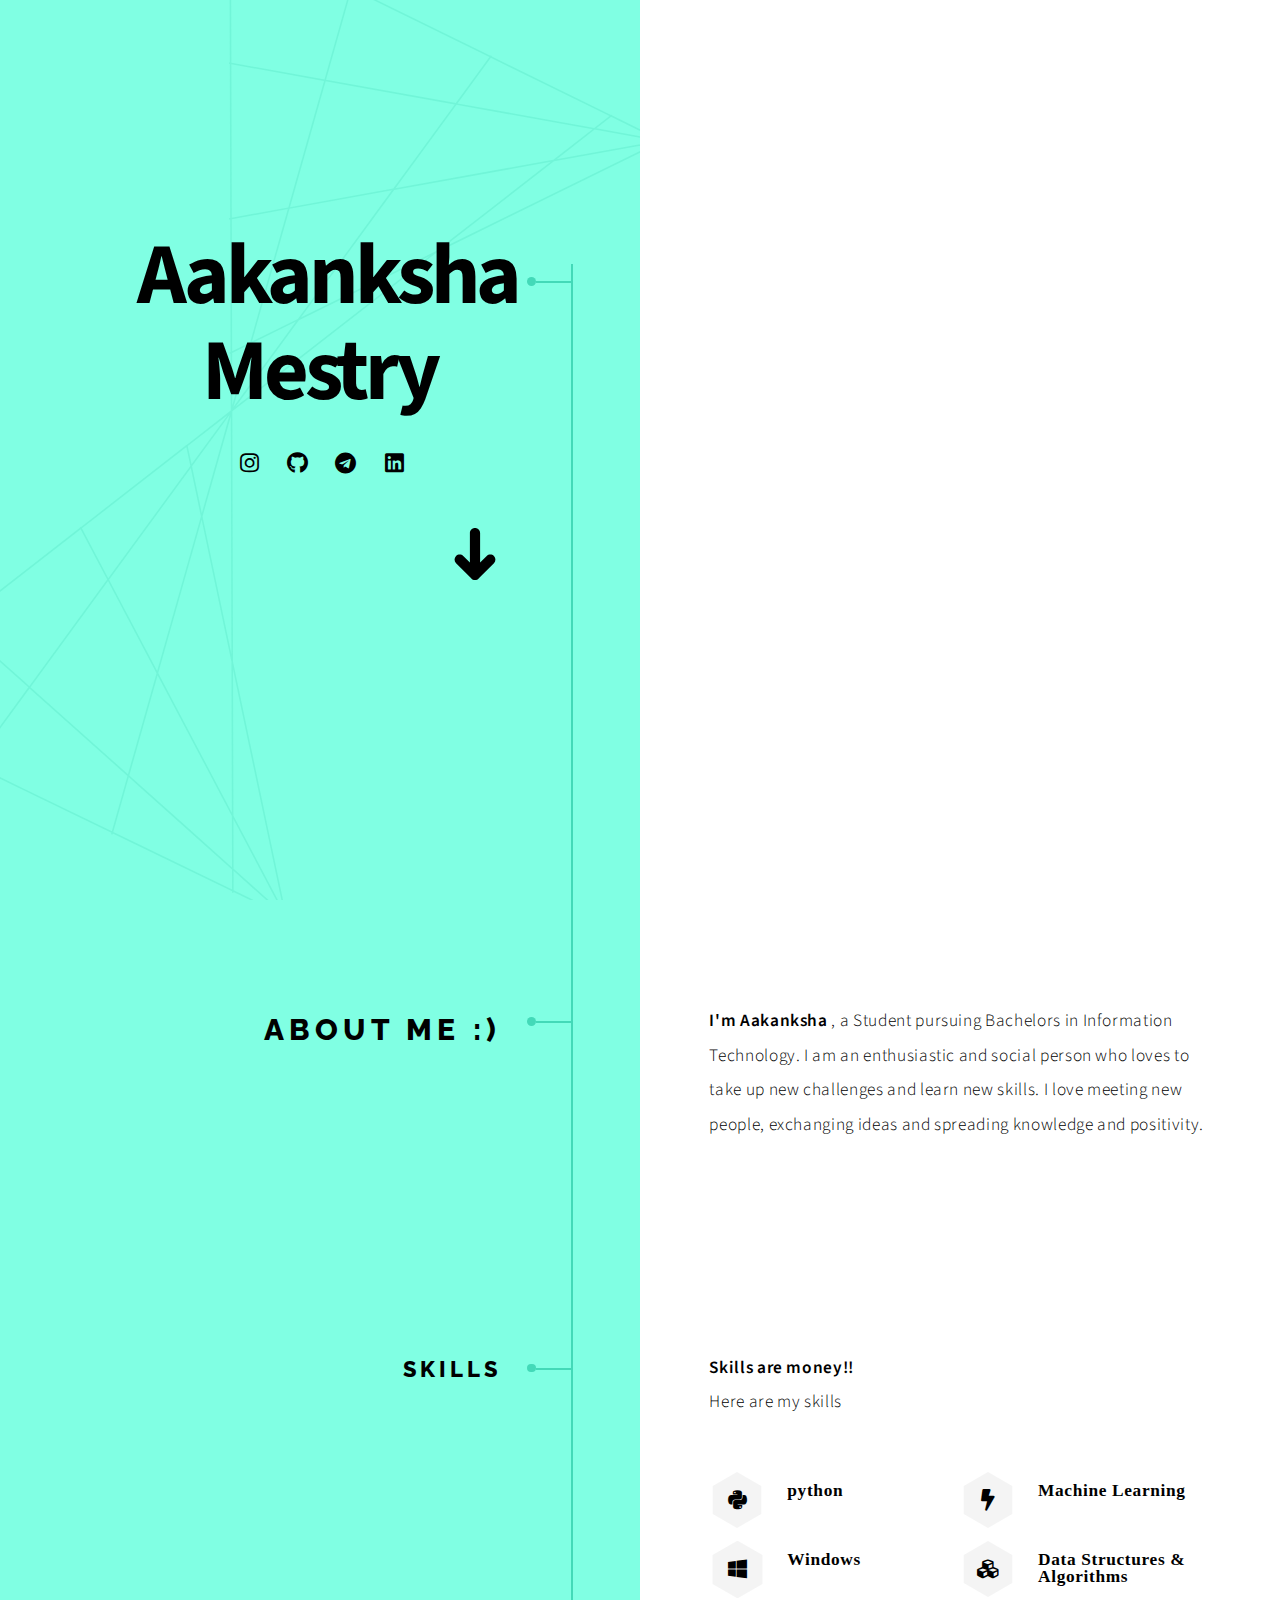
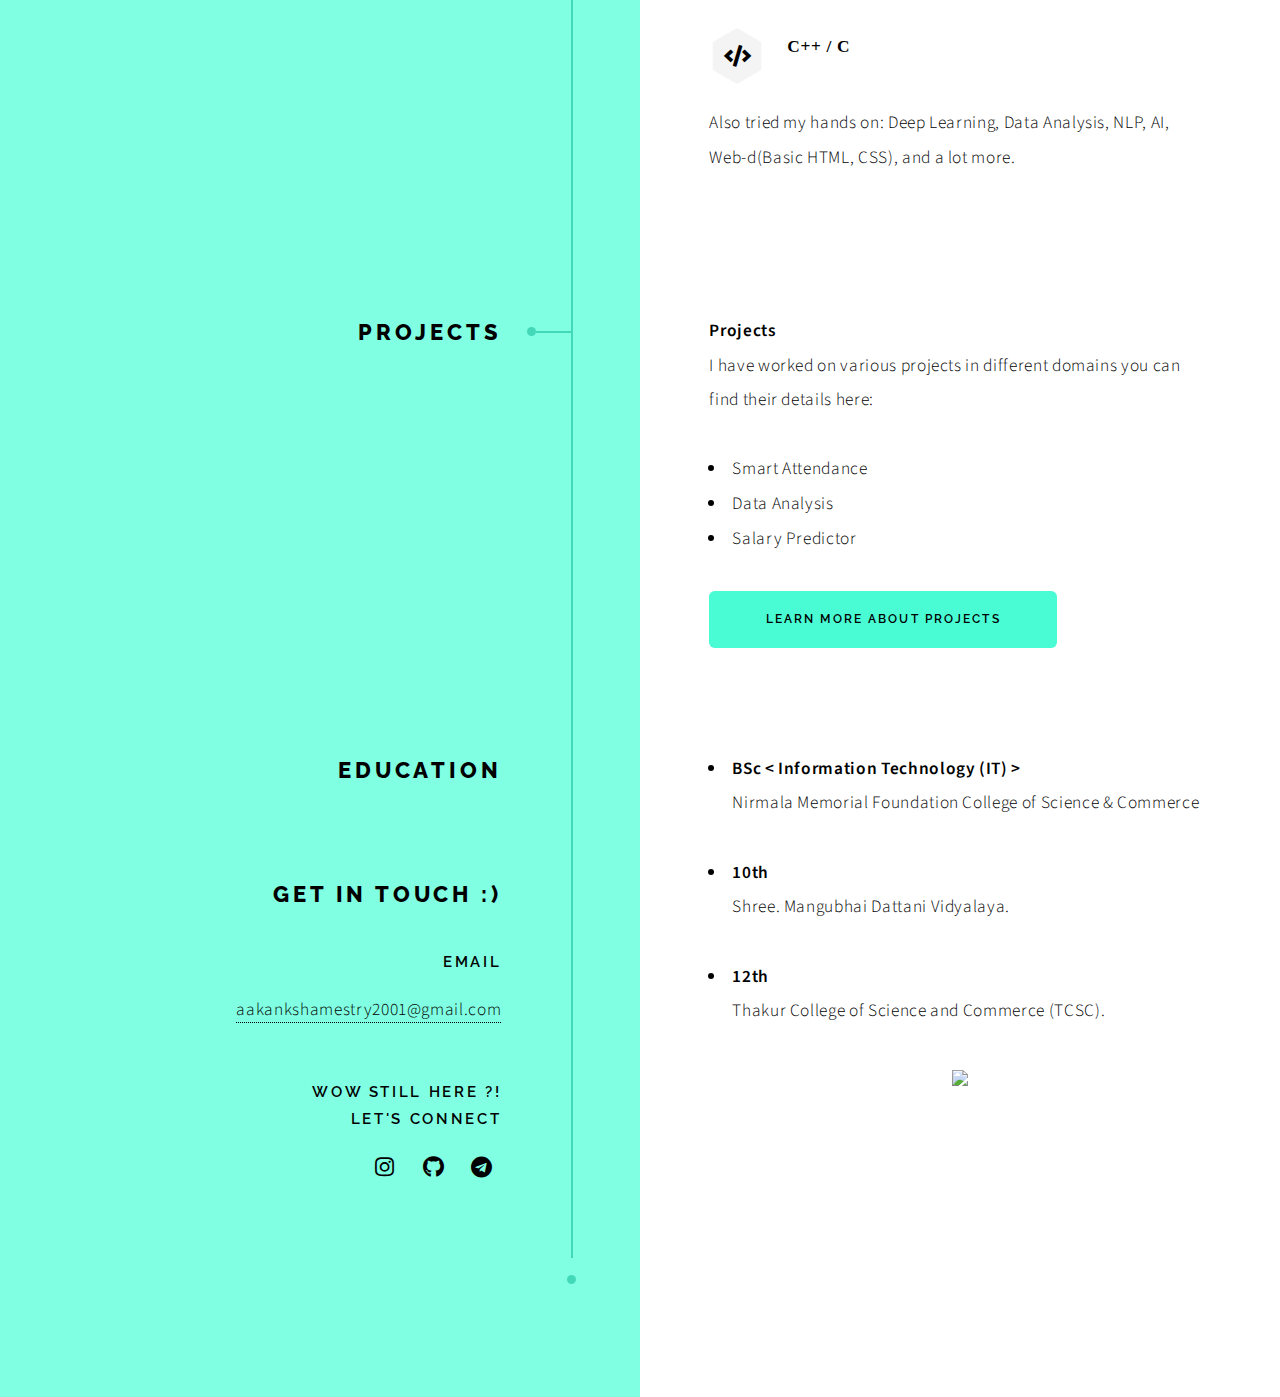
==== commit a84e1c6a: "Update index.html" ====
--- a/index.html
+++ b/index.html
@@ -32,6 +32,7 @@
 									<li><a href="https://www.instagram.com/aakankshamestry_/" target="_blank" class="icon brands fa-instagram"><span class="label">Instagram</span></a></li>
 									<li><a href="https://github.com/iaakanksha" target="_blank" class="icon brands fa-github"><span class="label">GitHub</span></a></li>
 									<li><a href="http://t.me/iaakanksha" target="_blank" class="icon brands fa-telegram"><span class="label">Telegram</span></a></li>
+								        <li><a href="https://www.linkedin.com/in/aakanksha-mestry-aba3411aa/" target="_blank" class="icon brands fa-linkedin"><span class="label">Linkedin</span></a></li>
 								</ul>
 							</center>
 							
@@ -158,4 +159,4 @@
 			<script src="assets/js/main.js"></script>
 
 	</body>
-</html>+</html>
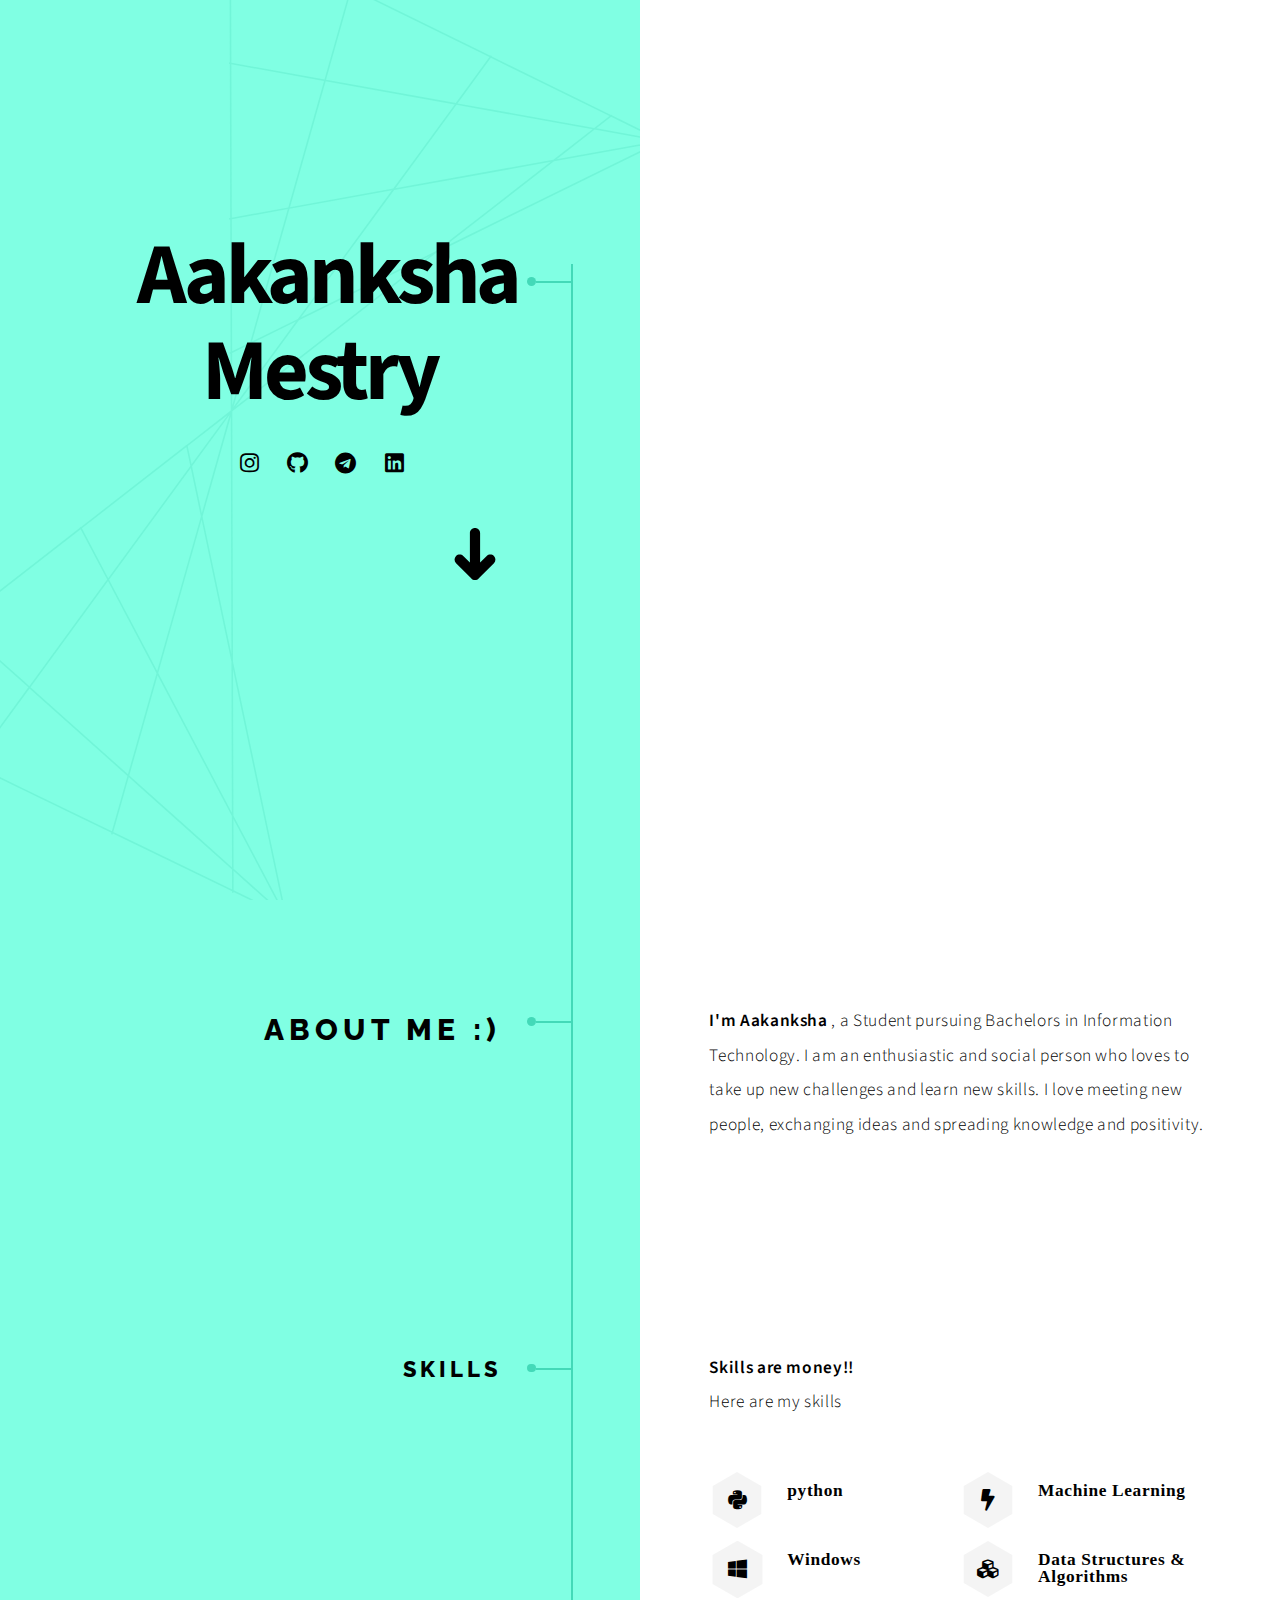
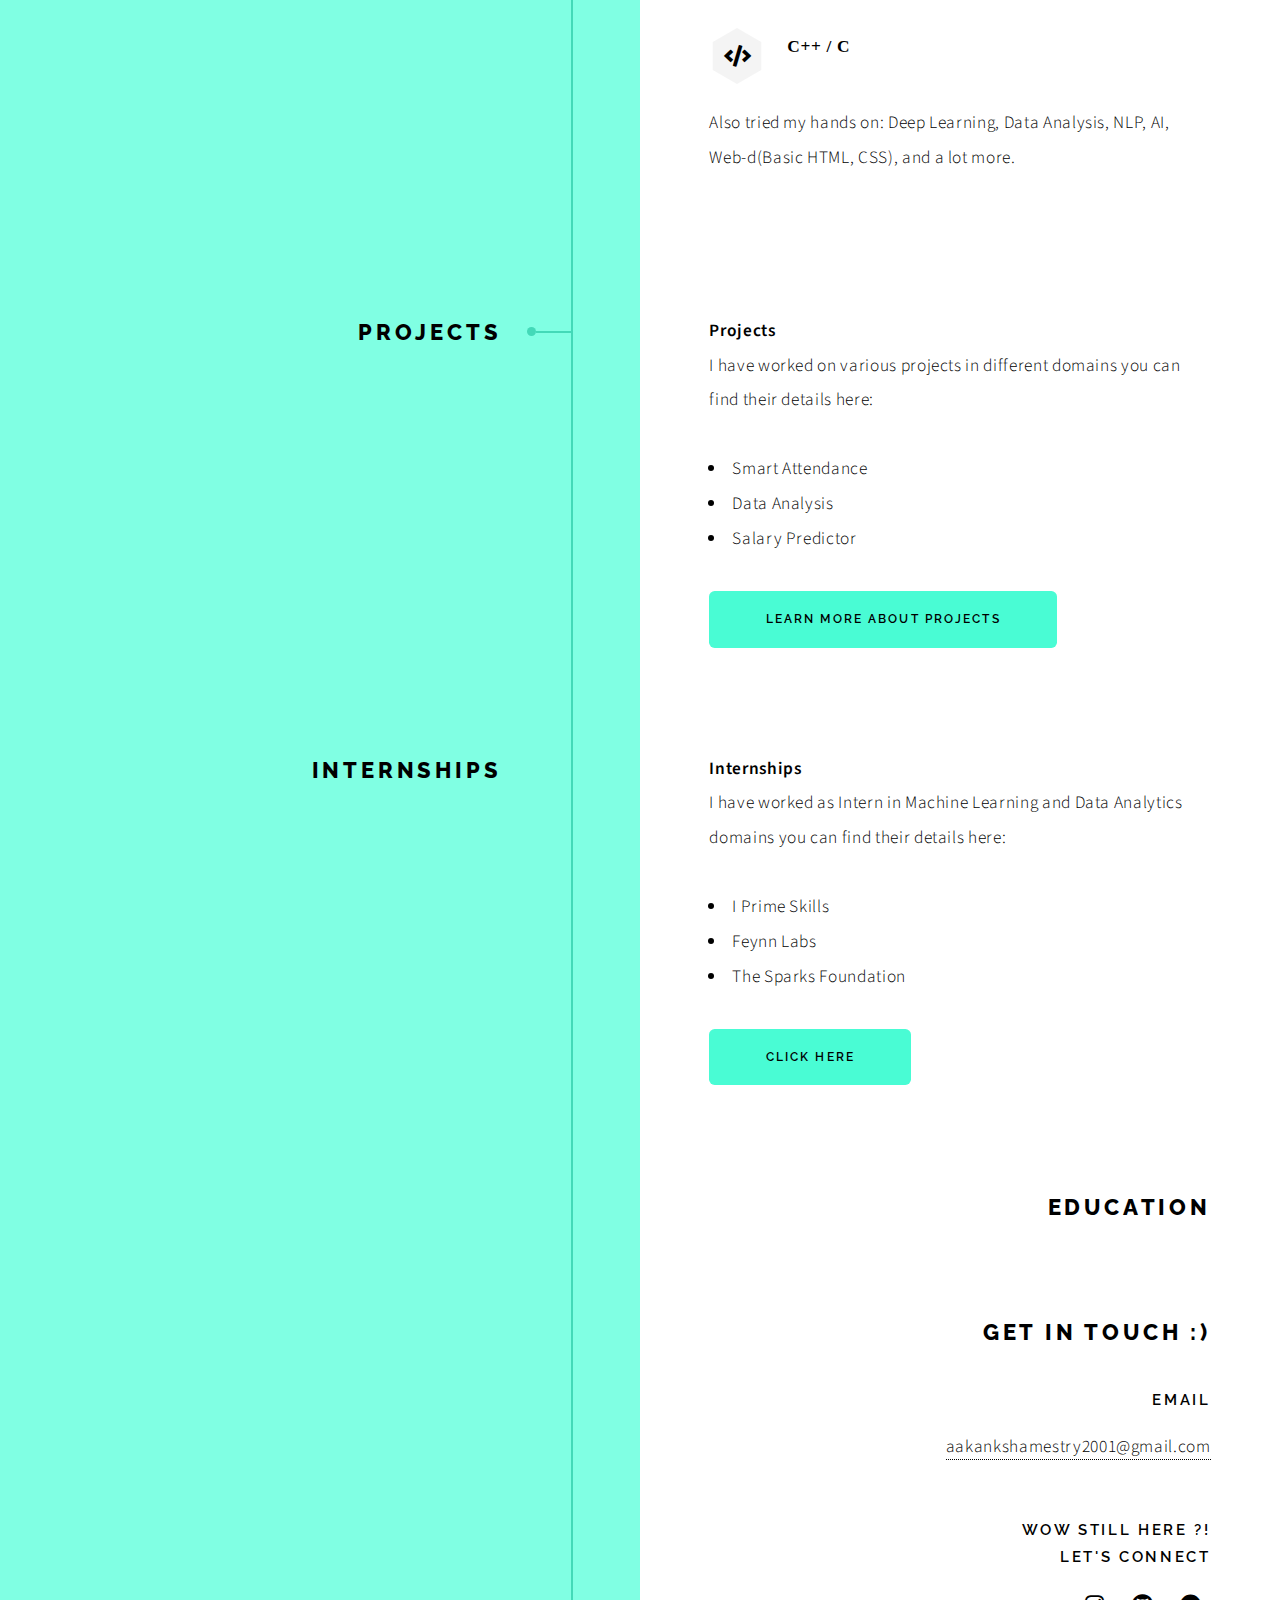
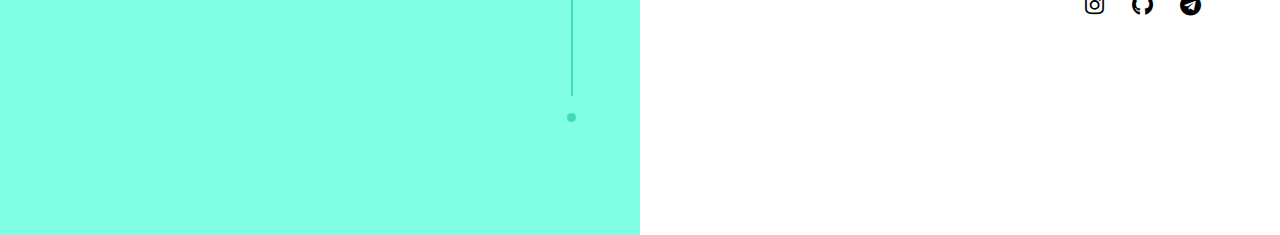
==== commit 406782fc: "initial commit" ====
--- a/index.html
+++ b/index.html
@@ -99,6 +99,24 @@
 							<a href="projects.html" target="_blank" class="button primary large">Learn more about projects</a>
 						</p>
 
+				<!-- Section -->
+				<section>
+					<header>
+						<h2> Internships  </h2>
+					</header>
+					<div class="content">
+						<p><strong>Internships</strong><br> I have worked as Intern in Machine Learning and Data Analytics domains you can find their details here:
+						<ul>
+							<li> I Prime Skills </li>
+							<li> Feynn Labs</li>
+							
+							
+							<li> The Sparks Foundation</li>
+						</ul>
+						
+						<a href="projects.html" target="_blank" class="button primary large">Click Here</a>
+					</p>
+
 
 					<!-- Section -->
 					<section>
